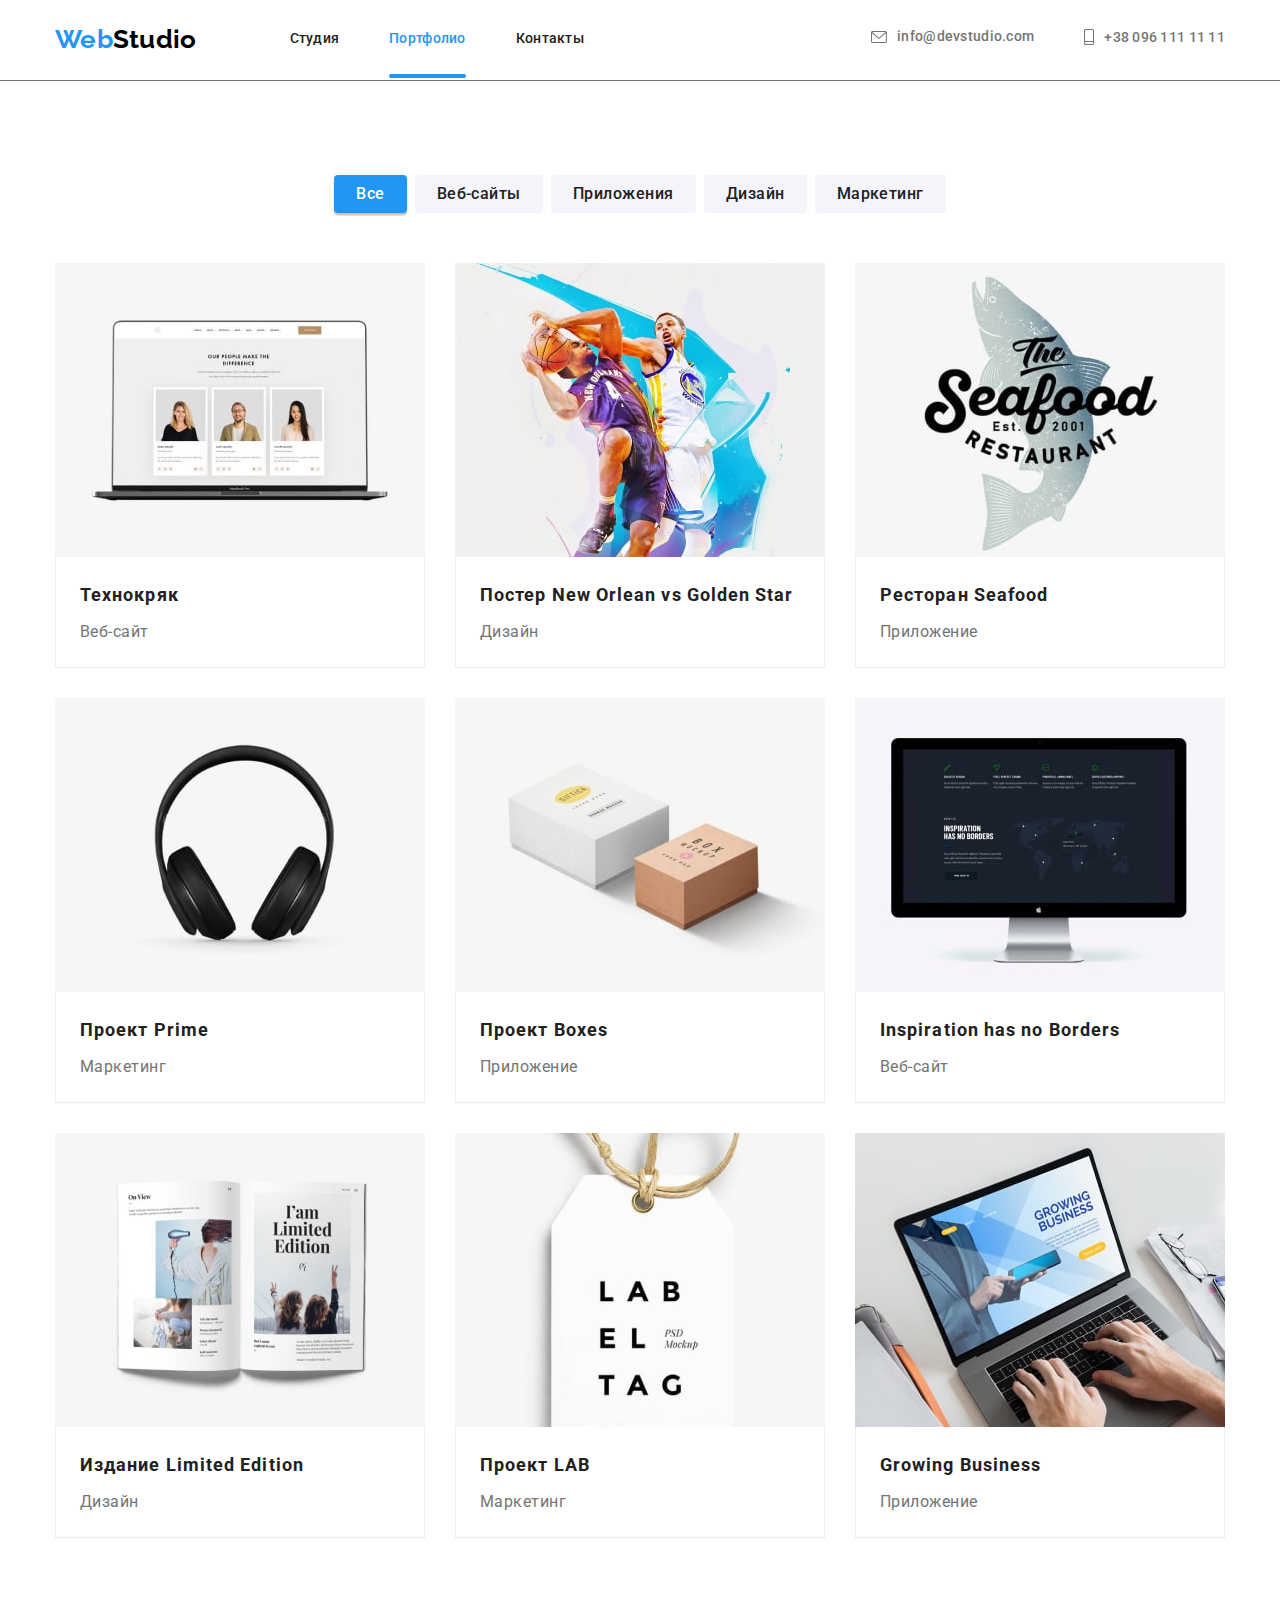
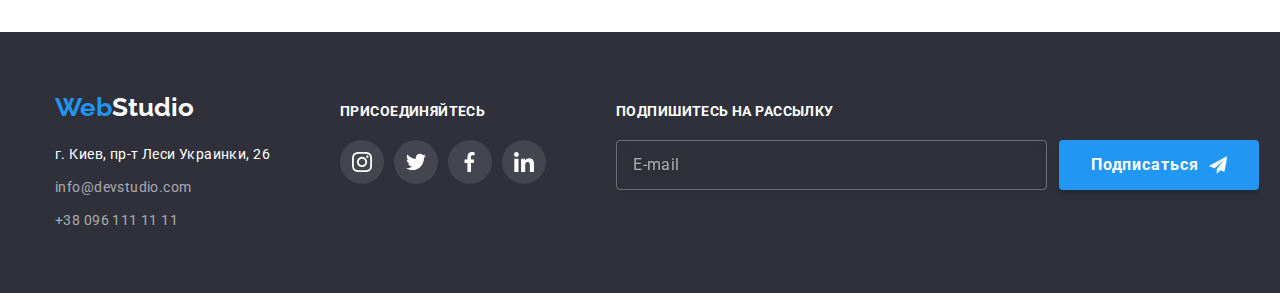
==== portfolio.html @ 1d66c847 "clone 6" ====
<!DOCTYPE html>
<html lang="en">
<head>
    <meta charset="UTF-8">
    <meta http-equiv="X-UA-Compatible" content="IE=edge">
    <meta name="viewport" content="width=device-width, initial-scale=1.0">
    <link rel="stylesheet" href="css/style.css">
    <link
        href="https://fonts.googleapis.com/css2?family=Montserrat:wght@400;700&family=Raleway:wght@700&family=Roboto:wght@400;500;700;900&family=Rubik:wght@400;700&display=swap"
        rel="stylesheet">
    <link rel="stylesheet" href="https://cdnjs.cloudflare.com/ajax/libs/modern-normalize/1.1.0/modern-normalize.min.css">
    <link rel="stylesheet" href="css/style.css">
    <title>Портфоліо</title>
</head>
<body>
    <header>
        <div class="container header-container">
            <a href="./index.html" class="webstudio"><span class="web">Web</span>Studio</a>
            <nav class="navigation">
                <ul class="menu-list">
                    <li class="menu-item"><a href="./index.html" class="menu-link">Студия</a></li>
                    <li class="menu-item"><a href="./portfolio.html" class="menu-link curent">Портфолио</a></li>
                    <li class="menu-item"><a href="./contacts.html" class="menu-link">Контакты</a></li>
                </ul>
            </nav>
            <ul class="menu-contact">
                <li class="menu-item"><a href="mailto:info@devstudio.com" class="contact-item"><svg class="icon-message"
                            width="16px" height="12px">
                            <use href="./images/symbol-defs.svg#icon-message"></use>
                        </svg>info@devstudio.com</a></li>
                <li class="menu-item"><a href="tel:+380961111111" class="contact-item">
                        <svg class="icon-phone" width="10px" height="16px">
                            <use href="./images/symbol-defs.svg#icon-phone"></use>
                        </svg>+38 096 111 11 11</a></li>
            </ul>
    
        </div>
    </header>
    <main>
        <section class="section">
            <div class="container">
                <ul class="portfolio-button">
                    <li class="item"><button type="button" class="button btn-portf curent">Все</button></li>
                    <li class="item"><button type="button" class="button btn-portf">Веб-сайты</button></li>
                    <li class="item"><button type="button" class="button btn-portf">Приложения</button></li>
                    <li class="item"><button type="button" class="button btn-portf">Дизайн</button></li>
                    <li class="item"><button type="button" class="button btn-portf">Маркетинг</button></li>
                </ul>
                <h2 class="visually-hidden">Проекти</h2>
                <ul class="project-list">
                    <li class="item">
                        <a href="" class="project-item-link">
                            <div class="thumb-project">
                                <img src="./images/pc.jpg" alt="Фото: ПС" width="370">
                                <p class="thumb-text">
                                    Ресурс предлагает комплексные предложения с разным уровнем функционала и сервисов. Все это позволит посетителю
                                    получить
                                    исчерпывающие сведения о компании или частном лице.
                                </p>
                            </div>                            
                            <div class="item-text">
                                <h3 class="project-h3">Технокряк</h3>
                                <p class="text project-p">Веб-сайт</p>
                            </div>
                        </a>
                    </li>
                    <li class="item">
                        <a href="" class="project-item-link">
                            <div class="thumb-project">
                                <img src="./images/basketball.jpg" alt="Фото: Баскетбол" width="370">
                                <p class="thumb-text">
                                    Ресурс предлагает комплексные предложения с разным уровнем функционала и сервисов. Все это позволит посетителю
                                    получить
                                    исчерпывающие сведения о компании или частном лице.
                                </p>
                            </div>                            
                            <div class="item-text">
                                <h3 class="project-h3">Постер New Orlean vs Golden Star</h3>
                                <p class="text project-p">Дизайн</p>
                            </div>
                        </a>
                    </li>
                    <li class="item">
                        <a href="" class="project-item-link">
                            <div class="thumb-project">
                                <img src="./images/seafood.jpg" alt="Фото: Логотип рессторана" width="370">
                                <p class="thumb-text">
                                    Ресурс предлагает комплексные предложения с разным уровнем функционала и сервисов. Все это позволит посетителю
                                    получить
                                    исчерпывающие сведения о компании или частном лице.
                                </p>
                            </div>                            
                            <div class="item-text">
                                <h3 class="project-h3">Ресторан Seafood</h3>
                                <p class="text project-p">Приложение</p>
                            </div>
                        </a>
                    </li>
                    <li class="item">
                        <a href="" class="project-item-link">
                            <div class="thumb-project">
                                <img src="./images/headsets.jpg" alt="Фото: Навушники" width="370">
                                <p class="thumb-text">
                                    Ресурс предлагает комплексные предложения с разным уровнем функционала и сервисов. Все это позволит посетителю
                                    получить
                                    исчерпывающие сведения о компании или частном лице.
                                </p>
                            </div>                            
                            <div class="item-text">
                                <h3 class="project-h3">Проект Prime</h3>
                                <p class="text project-p">Маркетинг</p>
                            </div>
                        </a>
                    </li>
                    <li class="item">
                        <a href="" class="project-item-link">
                            <div class="thumb-project">
                                <img src="./images/box.jpg" alt="Фото: Коробочки" width="370">
                                <p class="thumb-text">
                                    Ресурс предлагает комплексные предложения с разным уровнем функционала и сервисов. Все это позволит посетителю
                                    получить
                                    исчерпывающие сведения о компании или частном лице.
                                </p>
                            </div>                            
                            <div class="item-text">
                                <h3 class="project-h3">Проект Boxes</h3>
                                <p class="text project-p">Приложение</p>
                            </div>
                        </a>
                    </li>
                    <li class="item">
                        <a href="" class="project-item-link">
                            <div class="thumb-project">
                                <img src="./images/mac.jpg" alt="Фото: Макбук" width="370">
                                <p class="thumb-text">
                                    Ресурс предлагает комплексные предложения с разным уровнем функционала и сервисов. Все это позволит посетителю
                                    получить
                                    исчерпывающие сведения о компании или частном лице.
                                </p>
                            </div>                            
                            <div class="item-text">
                                <h3 class="project-h3">Inspiration has no Borders</h3>
                                <p class="text project-p">Веб-сайт</p>
                            </div>
                        </a>
                    </li>
                    <li class="item">
                        <a href="" class="project-item-link">
                            <div class="thumb-project">
                                <img src="./images/book.jpg" alt="Фото: Книжка" width="370">
                                <p class="thumb-text">
                                    Ресурс предлагает комплексные предложения с разным уровнем функционала и сервисов. Все это позволит посетителю
                                    получить
                                    исчерпывающие сведения о компании или частном лице.
                                </p>
                            </div>                            
                            <div class="item-text">
                                <h3 class="project-h3">Издание Limited Edition</h3>
                                <p class="text project-p">Дизайн</p>
                            </div>
                        </a>
                    </li>
                    <li class="item">
                        <a href="" class="project-item-link">
                            <div class="thumb-project">
                                <img src="./images/label.jpg" alt="Фото: Лейбл" width="370">
                                <p class="thumb-text">
                                    Ресурс предлагает комплексные предложения с разным уровнем функционала и сервисов. Все это позволит посетителю
                                    получить
                                    исчерпывающие сведения о компании или частном лице.
                                </p>
                            </div>                            
                            <div class="item-text">
                                <h3 class="project-h3">Проект LAB</h3>
                                <p class="text project-p">Маркетинг</p>
                            </div>
                        </a>
                    </li>
                    <li class="item">
                        <a href="" class="project-item-link">
                            <div class="thumb-project">
                                <img src="./images/write_on_pc.jpg" alt="Фото: Створення проекту" width="370" height="294">
                                <p class="thumb-text">
                                    Ресурс предлагает комплексные предложения с разным уровнем функционала и сервисов. Все это позволит посетителю
                                    получить
                                    исчерпывающие сведения о компании или частном лице.
                                </p>
                            </div>                            
                            <div class="item-text">
                                <h3 class="project-h3">Growing Business</h3>
                                <p class="text project-p">Приложение</p>
                            </div>
                        </a>
                    </li>
                </ul>               

            </div>
            
            
        </section>

        
        
    </main>
    <footer class="footer-container">
        <div class="container">
            <div class="contacts">
                <a href="./index.html" class="webstudio webstudio-footer"><span class="web">Web</span>Studio</a>
                <address class="address">
                    <ul class="list">
                        <li class="item">
                            <a href="https://goo.gl/maps/abKfRASXcLubcDst8" target="_blank" rel="noreferrer noopener"
                                class="location">
                                г. Киев, пр-т Леси Украинки, 26</a>
                        </li>
                        <li class="item">
                            <a href="mailto:info@devstudio.com" class="footer-contact-item">info@devstudio.com</a>
                        </li>
                        <li class="item">
                            <a href="tel:+380961111111" class="footer-contact-item">+38 096 111 11 11</a>
                        </li>
                    </ul>
                </address>
            </div>
            <div class="enter-link">
                <p class="text-enter text">присоединяйтесь</p>
                <ul class="social-list">
                    <li class="footer-social-item"><a href="" class="icon-link">
                            <svg class="icon" width="20" height="20">
                                <use href="./images/symbol-defs.svg#icon-instagram"></use>
                            </svg>
                        </a></li>
                    <li class="footer-social-item"><a href="" class="icon-link">
                            <svg class="icon" width="20" height="20">
                                <use href="./images/symbol-defs.svg#icon-twitter"></use>
                            </svg>
                        </a></li>
                    <li class="footer-social-item"><a href="" class="icon-link">
                            <svg class="icon" width="20" height="20">
                                <use href="./images/symbol-defs.svg#icon-facebook"></use>
                            </svg>
                        </a></li>
                    <li class="footer-social-item"><a href="" class="icon-link">
                            <svg class="icon" width="20" height="20">
                                <use href="./images/symbol-defs.svg#icon-linkedin"></use>
                            </svg>
                        </a></li>
                </ul>
            </div>
            <div class="subscribe">
                <p class="text-enter text">Подпишитесь на рассылку</p>
                <div class="form-subscribe">
                    <input type="email" name="user-email-subscribe" class="modal-input" id="user-email-subscribe"
                        placeholder="E-mail">
                    <button type="submit" class="button button-send">Подписаться</button>
                </div>
            </div>
        </div>
    </footer>
</body>
</html>
---- css/style.css ----
/*
  */

/* input{
  outline:none;
}   */

:root {
  --primary-bg-color: #ffffff;
  --title-text-color: #212121;
  --primary-text-color: #757575;
  --primary-btn-bg-color: #2196f3;
  --accent-btn-bg-color: #f5f4fa;
}
/*
  */
.visually-hidden {
  position: absolute;
  width: 1px;
  height: 1px;
  margin: -1px;
  border: 0;
  padding: 0;

  white-space: nowrap;
  clip-path: inset(100%);
  clip: rect(0 0 0 0);
  overflow: hidden;
}
ul {
  list-style: none;
  margin: 0;
  padding: 0;
}

li {
  margin: 0;
  padding: 0;
}

a{
  text-decoration: none;
}

a,
p,
h1,
h2,
h3 {
  margin-top: 0;
  margin-bottom: 0;
  padding: 0;
}

img {
  display: block;
  max-width: 100%;
}

body {
  font-family: 'Roboto', 'sans-serif';
  font-size: 14px;
}

.container {
  width: 1200px;
  padding-left: 15px;
  padding-right: 15px;
  margin-left: auto;
  margin-right: auto;
}

.section {
  /*
  */
  padding-top: 94px;
  padding-bottom: 94px;
}

/*Button*/
/* Общий стиль кнопок */
.button {
  font-family: inherit;
  font-size: 16px;
  text-align: center;
  border-radius: 4px;
  border: none;

  /* Анімація(Зміна заливки, кольору, тіні) */
  transition: background-color 250ms cubic-bezier(0.4, 0, 0.2, 1), box-shadow 250ms cubic-bezier(0.4, 0, 0.2, 1), fill 250ms cubic-bezier(0.4, 0, 0.2, 1),
  color 250ms cubic-bezier(0.4, 0, 0.2, 1);
 
}

.button:hover,
.button:focus {
  cursor: pointer;
}

/*Кнопка на главной странице */
.button-buy, .button-send {
  padding: 10px 32px;
  min-width: 200px;

  align-items: center;
  box-shadow: 0px 4px 4px rgba(0, 0, 0, 0.15);

  font-weight: bold;
  line-height: 1.875;
  letter-spacing: 0.06em;
  color: var(--primary-bg-color);
  background: var(--primary-btn-bg-color);
  
}

.button-buy:focus,
.button-buy:hover {
  cursor: pointer;
  color: var(--title-text-color);
  background-color: var(--primary-bg-color);
}

/*Кнопка на странице Портфолио*/

.button.btn-portf {
  padding: 6px 22px;
  border-radius: 4px;
  border: none;

  font-weight: 500;
  line-height: 1.625;
  letter-spacing: 0.03em;
  color: var(--title-text-color);
  background: var(--accent-btn-bg-color);
}

.portfolio-button .item + .item {
  margin-left: 8px;
}

/**/
.btn-portf.curent {
  color: var(--primary-bg-color);
  background: var(--primary-btn-bg-color);
  box-shadow: 0px 3px 1px rgba(0, 0, 0, 0.1), 0px 1px 2px rgba(0, 0, 0, 0.08),
    0px 2px 2px rgba(0, 0, 0, 0.12);
}



.btn-portf:hover,
.btn-portf:focus{
  color: var(--primary-bg-color);
  background: var(--primary-btn-bg-color);
  box-shadow: 0px 3px 1px rgba(0, 0, 0, 0.1),
  0px 1px 2px rgba(0, 0, 0, 0.08),
  0px 2px 2px rgba(0, 0, 0, 0.12);

}


/*Text*/
.text {
  letter-spacing: 0.03em;
}

/*Page Studio++++++++++++++++++++++++++++++++++++++++++++++++*/

/*Header*/
header {
  border-bottom: solid 1px #757575;
  padding-top: 24px;
  padding-bottom: 25px;
}
.header-container {
  display: flex;

  align-items: center;
  font-weight: 500;
  line-height: 1.14;
  letter-spacing: 0.02em;

  text-decoration: none;
}

.header-container .webstudio {
  display: block;
  margin-right: 93px;  
}

/* Navigation */

.menu-list {
  display: block;
  display: flex;
}

.menu-list .menu-item + .menu-item {
  margin-left: 50px;
}

.menu-contact {
  display: block;
  display: flex;
  margin-left: auto;
}

.menu-contact .menu-item + .menu-item {
  margin-left: 50px;
}

/* Позначення поточної сторінки */
.menu-list .menu-link.curent {
  color: var(--primary-btn-bg-color);
}

.menu-link {
  position: relative;

  padding-top: 32px;
  padding-bottom: 32px;

  color: var(--title-text-color);
  text-decoration: none;
  
  transition: color 250ms cubic-bezier(0.4, 0, 0.2, 1);
}

.menu-link.curent::after{
  position: absolute;
  left: 0;
  bottom: 0;

  content: '';
  display: block;
  width: 100%;
  height: 4px;
  background-color: var(--primary-btn-bg-color);
  border-radius: 2px;
}

.contact-item {
  color: var(--primary-text-color);
  text-decoration: none;
 
  transition: color 250ms cubic-bezier(0.4, 0, 0.2, 1);
}

.webstudio {
  font-family: 'Raleway';
  font-weight: bold;
  font-size: 26px;
  line-height: 1.19;
  text-decoration: none;
  color: #000000;
}

.webstudio span {
  color: #2196f3;
}

.menu-item .contact-item {
  display: inline-flex;
  align-items: center;

}

.icon-message,
.icon-phone {
  fill: var(--primary-text-color);
  margin-right: 10px;

  transition: fill 250ms cubic-bezier(0.4, 0, 0.2, 1);

}

/*Section bussines------------------------------------------------*/

.bussines {
  background: #2f303a;
}

.bussines {
  text-align: center;
  padding-top: 200px;
  padding-bottom: 200px;
}

.bussines-h1 {
  margin-bottom: 30px;

  font-weight: 900;
  font-size: 44px;
  line-height: 1.36;

  letter-spacing: 0.06em;
  text-transform: uppercase;
  color: #ffffff;
}

.bussines-list {
  display: block;
  display: flex;
  margin: 0px;
  padding-bottom: 0;
}

.bussines-list .item {
  width: 270px;
}
.bussines-list .item + .item {
  margin-left: 30px;
}

/*Background*/

.bussines {

  max-width: 1600px;
  height: 600px;
  background-size: cover;
  margin-left: auto;
  margin-right: auto;
  background-image: linear-gradient(to right, rgba(47, 48, 58, 0.4), rgba(47, 48, 58, 0.4)), url('../images/Img.png');
  background-repeat: no-repeat;
  background-position: center;
  outline: 1px solid black;
}

/*Icons bussines*/

.item-div {
  display: flex;
  width: 270px;
  height: 120px;
  background: var(--accent-btn-bg-color);
  border-radius: 4px;
  margin-bottom: 30px;
  display: flex;
  align-items: center;
  justify-content: center;
}

/*advantages-------------------------------------------------------------------------- */

.advantages-h {
  display: block;
  margin-top: 0px;
  margin-bottom: 10px;

  font-weight: bold;
  line-height: 1.14;
  text-transform: uppercase;
  color: var(--title-text-color);
}

.advantages-p {
  line-height: 1.71;
  color: var(--primary-text-color);
}

/*Section work--------------------------------------------------------------*/
.work.section {
  padding-top: 0;
  text-align: center;
}

.section-title {
  display: block;
  margin-bottom: 50px;

  font-weight: bold;
  font-size: 36px;
  line-height: 1.16;
  text-align: center;
  color: var(--title-text-color);
}


.work-list {
  display: flex;
  justify-content: center;
}

.work-list .item{
  position: relative;
}


.thumb-bg {
  position: absolute;
  width: 370px;
  height: 70px;
  background: rgba(47, 48, 58, 0.8);
  bottom: 0;
  

  font-weight: 700;
  font-size: 14px;
  line-height: 1.14;
  text-align: center;
  letter-spacing: 0.03em;
  text-transform: uppercase;
  align-items: center;
  color: var(--primary-bg-color);
  
}

.thumb-bg .thumb-bg-p {
  position: absolute;
  left: 50%;
  top: 50%;
  transform: translate(-50%,-50%);
  white-space:nowrap;  
}


.work-list .item + .item {
  margin-left: 30px;
}

/*Section team-----------------------------*/

.team {
  background: var(--accent-btn-bg-color);
}

.team-list {
  display: flex;
  justify-content: center;  
}

.team-list .item + .item {
  margin-left: 30px;
}

.team-list .item {
  background: #ffffff;
  box-shadow: 0px 1px 3px rgba(0, 0, 0, 0.12), 0px 1px 1px rgba(0, 0, 0, 0.14),
    0px 2px 1px rgba(0, 0, 0, 0.2);
  border-radius: 0px 0px 4px 4px;
}

.item .item-border {
  padding-top: 30px;
  padding-bottom: 30px;
}

.team-h3 {
  margin-bottom: 10px;

  font-weight: 500;
  font-size: 16px;
  line-height: 1.18;
  text-align: center;
  color: var(--title-text-color);
}

.team-p {
  font-size: 16px;
  line-height: 1.18;
  text-align: center;
  color: var(--primary-text-color);
  margin-bottom: 16px;
}

/*social link*/

.social-list {
  display: flex;
  justify-content: center;
}

.social-list .social-item+.social-item,
.social-list .footer-social-item+.footer-social-item {
  margin-left: 10px;
}

.icon-link {
  display: flex;
  width: 44px;
  height: 44px;
  border-radius: 50%;
  align-items: center;
  justify-content: center;
  fill: #AFB1B8;
  background-color: var(--primary-bg-color);   
  transition: fill 250ms cubic-bezier(0.4, 0, 0.2, 1), background-color 250ms cubic-bezier(0.4, 0, 0.2, 1);  
}

/* Section clients------------------------------------------ */

/*Icons clients*/
.clients-list {
  display: block;
  display: flex;

}

.item-link {
  display: flex;
  fill: #afb1b8;
  width: 170px;
  height: 92px;
  border: 1px solid #AFB1B8;
  border-radius: 4px;
  justify-content: center;
  align-items: center;

  transition: fill 250ms cubic-bezier(0.4, 0, 0.2, 1), border 250ms cubic-bezier(0.4, 0, 0.2, 1);
  
}

.clients-list .clients-list-item+.clients-list-item {
  margin-left: 30px;
}


.clients-list-item .item-link:hover,
.clients-list-item .item-link:focus {
  fill: var(--primary-btn-bg-color);
  border: 1px solid var(--primary-btn-bg-color);
}



/* adress */
.address {
  font-style: normal;
}

/* Footer */

.footer-container {
  padding-top: 60px;
  padding-bottom: 60px;
  background: #2f303a;
}

.footer-container .container{
  display: flex;
  align-items: baseline;
}

.enter-link{
  margin-left:70px ;
}

.text-enter.text{
  margin-bottom: 20px;
}

/* subscribe */
/* form-subscribe */
.form-subscribe{
  display: flex;
  align-items: center;
}

.form-subscribe .modal-input{
  color: rgba(255, 255, 255, 0.6);
  margin-right: 12px;
  padding: 15px 16px;
  height: 50px;
  border: 1px solid rgba(255, 255, 255, 0.3);
  box-sizing: border-box;
  filter: drop-shadow(0px 4px 4px rgba(0, 0, 0, 0.15));
  border-radius: 4px;
}

.form-subscribe .modal-input::placeholder{
  font-weight: 400;
  font-size: 16px;
  line-height: 1,25;  
  letter-spacing: 0.03em;  
  color: rgba(255, 255, 255, 0.6);
}

.contacts > .webstudio {
  color: #ffffff;
}

.webstudio.webstudio-footer {
  display: block;
  margin-bottom: 20px;
}

.list .item + .item {
  margin-top: 9px;
}

.location {
  text-decoration: none;
  line-height: 1.71;
  letter-spacing: 0.03em;
  color: #ffffff;

  transition: color 250ms cubic-bezier(0.4, 0, 0.2, 1);
}

.footer-contact-item {
  text-decoration: none;
  line-height: 1.71;
  letter-spacing: 0.03em;
  color: rgba(255, 255, 255, 0.6);

}

/*Icons footer*/

.footer-social-item .icon-link {
  background-color: rgba(255, 255, 255, 0.1);
  fill: #FFFFFF;
   
  
}

/* Subscribe */
.subscribe {
  margin-left: 70px;
}

.button-wrap{
  display: flex;
  align-items: center;
}

.button-wrap-title{
  margin-right: 10px;
}

.button-wrap .button-wrap-svg{
  fill:var(--primary-bg-color);
}
/*  */
.button-send{
  display: inline-flex;
}

.button-send::after{
  margin-left: 10px;
  content: '';
  width: 24px;
  height: 24px;
  background-repeat: no-repeat;
  background-position: center;
  background-size: contain;
  background-image: url(../images/icon-send.png);
  

}

.button-send:hover,
.button-send:focus,
.button-send:hover .button-wrap-title,
.button-send:focus .button-wrap-title,
.button-send:hover .button-wrap-svg,
.button-send:focus .button-wrap-svg {
  cursor: pointer;

}
  /* color: var(--primary-btn-bg-color);
  background-color: var(--primary-bg-color);
  fill: var(--primary-btn-bg-color);
} */


/* Hover and focus++++++++++++++++++++++++++++++++++++++++++++++++++++++++++++++++*/
.menu-link:hover,
.menu-link:focus,
.location:hover,
.location:focus,
.footer-contact-item:hover,
.footer-contact-item:focus {
  
  cursor: pointer;
  color: var(--primary-btn-bg-color);
  
}

.contact-item:hover,
.contact-item:focus,
.contact-item:hover .icon-phone,
.contact-item:focus .icon-phone,
.contact-item:hover .icon-message,
.contact-item:focus .icon-message
{
fill: var(--primary-btn-bg-color);
color: var(--primary-btn-bg-color);
cursor: pointer;
}

.icon-link:hover,
.icon-link:focus {
  background-color: var(--primary-btn-bg-color);
  cursor: pointer;
  fill: #FFFFFF;
}





/* Page portfolio++++++++++++++++++++++++++++++++++++++++++++++++++++++++++++++++*/
.portfolio-button {
  display: block;
  display: flex;
  justify-content: center;
  margin-bottom: 50px;
}

.project-list {
  display: flex;
  flex-wrap: wrap;
  justify-content: center;
}

.project-list .item {  

  margin-right: 30px;
  margin-bottom: 30px;  
}


/* himichu++++++++++++++++++++++++++++++++++++++++++++++++++++++++++++++++*/
.project-item-link{
  transition: box-shadow 250ms cubic-bezier(0.4, 0, 0.2, 1)
}


.thumb-project{
  position: relative;
  overflow: hidden;
}



.thumb-text{
  position: absolute;
  top: 0;
  left:0;

  height: 100%;
  width: 100%;

  padding: 63px 24px;

  
  font-weight: 400;
  font-size: 18px;
  line-height: 1.56;   
  letter-spacing: 0.03em;  
  color: #FFFFFF;
  background-color: rgba(33, 150, 243, 0.9);

  transform: translateY(100%);  
  transition: transform 250ms cubic-bezier(0.4, 0, 0.2, 1);
}

/* himichu++++++++++++++++++++++++++++++++++++++++++++++++++++++++++++++++*/


.project-item-link:hover, .project-item-link:focus,
.project-item-link:hover .thumb-text, .project-item-link:focus .thumb-text

{
  display: inline-block;
  box-shadow: 0px 1px 1px rgba(0, 0, 0, 0.12),
  0px 4px 4px rgba(0, 0, 0, 0.06),
  1px 4px 6px rgba(0, 0, 0, 0.16);
  cursor: pointer;
  transform: translateY(0%);
  
}

.item .item-text {
  padding: 20px 24px;
  box-sizing: border-box;
  border-right: 1px solid #eeeeee;
  border-bottom: 1px solid #eeeeee;
  border-left: 1px solid #eeeeee;
}

.project-list > .item:nth-last-child(3n + 1) {
  margin-right: 0px;
}

.project-list .item:nth-last-child(-n + 3) {
  margin-bottom: 0px;
}

.project-h3 {
  display: block;

  margin-bottom: 4px;
  font-weight: bold;
  font-size: 18px;
  line-height: 2;
  letter-spacing: 0.06em;
  color: var(--title-text-color);
}
.project-p {
  font-size: 16px;
  line-height: 1.875;
  color: var(--primary-text-color);
}


.text-enter{
font-weight: 700;
font-size: 14px;
line-height: 1.14;
text-transform: uppercase;
color: #FFFFFF;
}

.backdrop{
  position: fixed;
  top: 0;
  width: 100%;
  height: 100%;
  background-color: rgba(0, 0, 0, 0.2);
  transition: opacity 250ms cubic-bezier(0.4, 0, 0.2, 1), visibility 250ms cubic-bezier(0.4, 0, 0.2, 1) ;
}

.modal{
  position: absolute;
  top: 50%;
  left: 50%;
  transform: translate(-50%,-50%);
  width: 528px;
  min-width: 528px;
  height: 581px;
  
  background-color: #FFFFFF;
  box-shadow: 0px 1px 3px rgba(0, 0, 0, 0.12),
  0px 1px 1px rgba(0, 0, 0, 0.14),
  0px 2px 1px rgba(0, 0, 0, 0.2);
  border-radius: 4px;
  padding: 40px;
}

.modal-close{
  position: absolute;
  width: 30px;
  height: 30px;
  top: 8px;
  right: 8px;
  
  display: flex;
  border-radius: 50%;
  align-items: center;
  justify-content: center;
  background: #FFFFFF;
  border: 1px solid rgba(0, 0, 0, 0.1);
  transition: fill 250ms cubic-bezier(0.4, 0, 0.2, 1),
}

.modal-close:hover, .modal-close:focus
{
  fill: var(--primary-btn-bg-color);  
}

.modal-title{
  font-weight: 700;
  font-size: 20px;
  line-height: 23px;
  text-align: center;
  letter-spacing: 0.03em;  
  color: #212121;
  margin-bottom: 12px;
}

.input-text{
  display: block;
  font-weight: 400;
  font-size: 12px;
  line-height: 14px;   
  letter-spacing: 0.01em;  
  color: var(--primary-text-color);
}

.modal-form .form-field + .form-field{
  margin-top: 10px;
}

.modal-input, .modal-comment{
  outline: none;  
}

.modal-input:focus, .modal-comment:focus {
  border: 1px solid var(--primary-btn-bg-color)
}

.modal-form .input-text{  
  margin-bottom: 4px;
}

.modal-input{  
  min-width: 100%;
  height: 40px;
  border-radius: 4px;
  border: 1px solid rgba(33, 33, 33, 0.2);
  background-color: transparent;
  padding-left: 42px;
}

.modal-input:focus + .input-icon {
  fill: var(--primary-btn-bg-color);
}

.form-license-link{
  text-decoration: underline;
}

.input-wrap{
  position: relative;
}

.input-icon{
  position: absolute;
  left: 14px;
  top: 50%;
  transform: translateY(-50%);
}

.modal-comment{
  min-width: 100%;
  height: 120px;
  padding: 12px 16px;
  border-radius: 4px;
  border: 1px solid rgba(33, 33, 33, 0.2);
  background-color: transparent;
  resize: none;
}

.form-license{
  display: flex;
  align-items: center;
  margin-left: auto;
  margin-right: auto;
  margin-top: 20px;
}

.form-license-text{
  display: flex;
}

.icon-cheked{
  margin-right: 8px;
  /* width: 16px;
  height: 15px; */
  border: 2px solid #212121;
  border-radius: 3px;
  align-items: center;
  justify-content: center;
  /* background-color: var(--primary-btn-bg-color); */
  fill: transparent;  
}

.modal-license:checked + .form-license-text .icon-cheked {
  background-color: var(--primary-btn-bg-color);
  fill: #ffffff;    
}


.modal-license:focus + .form-license-text .icon-cheked {
  outline: none;
  border-color:var(--primary-btn-bg-color);
  
}

.form-license-link{
  outline: none;
  color: var(--primary-btn-bg-color);
}

.modal .button.button-send{
  display: block;
  margin-left: auto;
  margin-right: auto;
  margin-top: 30px;
}

.is-hidden{
  opacity: 0;
  pointer-events: none;
  visibility: hidden;
}
---- css/style.css ----
/*
  */

/* input{
  outline:none;
}   */

:root {
  --primary-bg-color: #ffffff;
  --title-text-color: #212121;
  --primary-text-color: #757575;
  --primary-btn-bg-color: #2196f3;
  --accent-btn-bg-color: #f5f4fa;
}
/*
  */
.visually-hidden {
  position: absolute;
  width: 1px;
  height: 1px;
  margin: -1px;
  border: 0;
  padding: 0;

  white-space: nowrap;
  clip-path: inset(100%);
  clip: rect(0 0 0 0);
  overflow: hidden;
}
ul {
  list-style: none;
  margin: 0;
  padding: 0;
}

li {
  margin: 0;
  padding: 0;
}

a{
  text-decoration: none;
}

a,
p,
h1,
h2,
h3 {
  margin-top: 0;
  margin-bottom: 0;
  padding: 0;
}

img {
  display: block;
  max-width: 100%;
}

body {
  font-family: 'Roboto', 'sans-serif';
  font-size: 14px;
}

.container {
  width: 1200px;
  padding-left: 15px;
  padding-right: 15px;
  margin-left: auto;
  margin-right: auto;
}

.section {
  /*
  */
  padding-top: 94px;
  padding-bottom: 94px;
}

/*Button*/
/* Общий стиль кнопок */
.button {
  font-family: inherit;
  font-size: 16px;
  text-align: center;
  border-radius: 4px;
  border: none;

  /* Анімація(Зміна заливки, кольору, тіні) */
  transition: background-color 250ms cubic-bezier(0.4, 0, 0.2, 1), box-shadow 250ms cubic-bezier(0.4, 0, 0.2, 1), fill 250ms cubic-bezier(0.4, 0, 0.2, 1),
  color 250ms cubic-bezier(0.4, 0, 0.2, 1);
 
}

.button:hover,
.button:focus {
  cursor: pointer;
}

/*Кнопка на главной странице */
.button-buy, .button-send {
  padding: 10px 32px;
  min-width: 200px;

  align-items: center;
  box-shadow: 0px 4px 4px rgba(0, 0, 0, 0.15);

  font-weight: bold;
  line-height: 1.875;
  letter-spacing: 0.06em;
  color: var(--primary-bg-color);
  background: var(--primary-btn-bg-color);
  
}

.button-buy:focus,
.button-buy:hover {
  cursor: pointer;
  color: var(--title-text-color);
  background-color: var(--primary-bg-color);
}

/*Кнопка на странице Портфолио*/

.button.btn-portf {
  padding: 6px 22px;
  border-radius: 4px;
  border: none;

  font-weight: 500;
  line-height: 1.625;
  letter-spacing: 0.03em;
  color: var(--title-text-color);
  background: var(--accent-btn-bg-color);
}

.portfolio-button .item + .item {
  margin-left: 8px;
}

/**/
.btn-portf.curent {
  color: var(--primary-bg-color);
  background: var(--primary-btn-bg-color);
  box-shadow: 0px 3px 1px rgba(0, 0, 0, 0.1), 0px 1px 2px rgba(0, 0, 0, 0.08),
    0px 2px 2px rgba(0, 0, 0, 0.12);
}



.btn-portf:hover,
.btn-portf:focus{
  color: var(--primary-bg-color);
  background: var(--primary-btn-bg-color);
  box-shadow: 0px 3px 1px rgba(0, 0, 0, 0.1),
  0px 1px 2px rgba(0, 0, 0, 0.08),
  0px 2px 2px rgba(0, 0, 0, 0.12);

}


/*Text*/
.text {
  letter-spacing: 0.03em;
}

/*Page Studio++++++++++++++++++++++++++++++++++++++++++++++++*/

/*Header*/
header {
  border-bottom: solid 1px #757575;
  padding-top: 24px;
  padding-bottom: 25px;
}
.header-container {
  display: flex;

  align-items: center;
  font-weight: 500;
  line-height: 1.14;
  letter-spacing: 0.02em;

  text-decoration: none;
}

.header-container .webstudio {
  display: block;
  margin-right: 93px;  
}

/* Navigation */

.menu-list {
  display: block;
  display: flex;
}

.menu-list .menu-item + .menu-item {
  margin-left: 50px;
}

.menu-contact {
  display: block;
  display: flex;
  margin-left: auto;
}

.menu-contact .menu-item + .menu-item {
  margin-left: 50px;
}

/* Позначення поточної сторінки */
.menu-list .menu-link.curent {
  color: var(--primary-btn-bg-color);
}

.menu-link {
  position: relative;

  padding-top: 32px;
  padding-bottom: 32px;

  color: var(--title-text-color);
  text-decoration: none;
  
  transition: color 250ms cubic-bezier(0.4, 0, 0.2, 1);
}

.menu-link.curent::after{
  position: absolute;
  left: 0;
  bottom: 0;

  content: '';
  display: block;
  width: 100%;
  height: 4px;
  background-color: var(--primary-btn-bg-color);
  border-radius: 2px;
}

.contact-item {
  color: var(--primary-text-color);
  text-decoration: none;
 
  transition: color 250ms cubic-bezier(0.4, 0, 0.2, 1);
}

.webstudio {
  font-family: 'Raleway';
  font-weight: bold;
  font-size: 26px;
  line-height: 1.19;
  text-decoration: none;
  color: #000000;
}

.webstudio span {
  color: #2196f3;
}

.menu-item .contact-item {
  display: inline-flex;
  align-items: center;

}

.icon-message,
.icon-phone {
  fill: var(--primary-text-color);
  margin-right: 10px;

  transition: fill 250ms cubic-bezier(0.4, 0, 0.2, 1);

}

/*Section bussines------------------------------------------------*/

.bussines {
  background: #2f303a;
}

.bussines {
  text-align: center;
  padding-top: 200px;
  padding-bottom: 200px;
}

.bussines-h1 {
  margin-bottom: 30px;

  font-weight: 900;
  font-size: 44px;
  line-height: 1.36;

  letter-spacing: 0.06em;
  text-transform: uppercase;
  color: #ffffff;
}

.bussines-list {
  display: block;
  display: flex;
  margin: 0px;
  padding-bottom: 0;
}

.bussines-list .item {
  width: 270px;
}
.bussines-list .item + .item {
  margin-left: 30px;
}

/*Background*/

.bussines {

  max-width: 1600px;
  height: 600px;
  background-size: cover;
  margin-left: auto;
  margin-right: auto;
  background-image: linear-gradient(to right, rgba(47, 48, 58, 0.4), rgba(47, 48, 58, 0.4)), url('../images/Img.png');
  background-repeat: no-repeat;
  background-position: center;
  outline: 1px solid black;
}

/*Icons bussines*/

.item-div {
  display: flex;
  width: 270px;
  height: 120px;
  background: var(--accent-btn-bg-color);
  border-radius: 4px;
  margin-bottom: 30px;
  display: flex;
  align-items: center;
  justify-content: center;
}

/*advantages-------------------------------------------------------------------------- */

.advantages-h {
  display: block;
  margin-top: 0px;
  margin-bottom: 10px;

  font-weight: bold;
  line-height: 1.14;
  text-transform: uppercase;
  color: var(--title-text-color);
}

.advantages-p {
  line-height: 1.71;
  color: var(--primary-text-color);
}

/*Section work--------------------------------------------------------------*/
.work.section {
  padding-top: 0;
  text-align: center;
}

.section-title {
  display: block;
  margin-bottom: 50px;

  font-weight: bold;
  font-size: 36px;
  line-height: 1.16;
  text-align: center;
  color: var(--title-text-color);
}


.work-list {
  display: flex;
  justify-content: center;
}

.work-list .item{
  position: relative;
}


.thumb-bg {
  position: absolute;
  width: 370px;
  height: 70px;
  background: rgba(47, 48, 58, 0.8);
  bottom: 0;
  

  font-weight: 700;
  font-size: 14px;
  line-height: 1.14;
  text-align: center;
  letter-spacing: 0.03em;
  text-transform: uppercase;
  align-items: center;
  color: var(--primary-bg-color);
  
}

.thumb-bg .thumb-bg-p {
  position: absolute;
  left: 50%;
  top: 50%;
  transform: translate(-50%,-50%);
  white-space:nowrap;  
}


.work-list .item + .item {
  margin-left: 30px;
}

/*Section team-----------------------------*/

.team {
  background: var(--accent-btn-bg-color);
}

.team-list {
  display: flex;
  justify-content: center;  
}

.team-list .item + .item {
  margin-left: 30px;
}

.team-list .item {
  background: #ffffff;
  box-shadow: 0px 1px 3px rgba(0, 0, 0, 0.12), 0px 1px 1px rgba(0, 0, 0, 0.14),
    0px 2px 1px rgba(0, 0, 0, 0.2);
  border-radius: 0px 0px 4px 4px;
}

.item .item-border {
  padding-top: 30px;
  padding-bottom: 30px;
}

.team-h3 {
  margin-bottom: 10px;

  font-weight: 500;
  font-size: 16px;
  line-height: 1.18;
  text-align: center;
  color: var(--title-text-color);
}

.team-p {
  font-size: 16px;
  line-height: 1.18;
  text-align: center;
  color: var(--primary-text-color);
  margin-bottom: 16px;
}

/*social link*/

.social-list {
  display: flex;
  justify-content: center;
}

.social-list .social-item+.social-item,
.social-list .footer-social-item+.footer-social-item {
  margin-left: 10px;
}

.icon-link {
  display: flex;
  width: 44px;
  height: 44px;
  border-radius: 50%;
  align-items: center;
  justify-content: center;
  fill: #AFB1B8;
  background-color: var(--primary-bg-color);   
  transition: fill 250ms cubic-bezier(0.4, 0, 0.2, 1), background-color 250ms cubic-bezier(0.4, 0, 0.2, 1);  
}

/* Section clients------------------------------------------ */

/*Icons clients*/
.clients-list {
  display: block;
  display: flex;

}

.item-link {
  display: flex;
  fill: #afb1b8;
  width: 170px;
  height: 92px;
  border: 1px solid #AFB1B8;
  border-radius: 4px;
  justify-content: center;
  align-items: center;

  transition: fill 250ms cubic-bezier(0.4, 0, 0.2, 1), border 250ms cubic-bezier(0.4, 0, 0.2, 1);
  
}

.clients-list .clients-list-item+.clients-list-item {
  margin-left: 30px;
}


.clients-list-item .item-link:hover,
.clients-list-item .item-link:focus {
  fill: var(--primary-btn-bg-color);
  border: 1px solid var(--primary-btn-bg-color);
}



/* adress */
.address {
  font-style: normal;
}

/* Footer */

.footer-container {
  padding-top: 60px;
  padding-bottom: 60px;
  background: #2f303a;
}

.footer-container .container{
  display: flex;
  align-items: baseline;
}

.enter-link{
  margin-left:70px ;
}

.text-enter.text{
  margin-bottom: 20px;
}

/* subscribe */
/* form-subscribe */
.form-subscribe{
  display: flex;
  align-items: center;
}

.form-subscribe .modal-input{
  color: rgba(255, 255, 255, 0.6);
  margin-right: 12px;
  padding: 15px 16px;
  height: 50px;
  border: 1px solid rgba(255, 255, 255, 0.3);
  box-sizing: border-box;
  filter: drop-shadow(0px 4px 4px rgba(0, 0, 0, 0.15));
  border-radius: 4px;
}

.form-subscribe .modal-input::placeholder{
  font-weight: 400;
  font-size: 16px;
  line-height: 1,25;  
  letter-spacing: 0.03em;  
  color: rgba(255, 255, 255, 0.6);
}

.contacts > .webstudio {
  color: #ffffff;
}

.webstudio.webstudio-footer {
  display: block;
  margin-bottom: 20px;
}

.list .item + .item {
  margin-top: 9px;
}

.location {
  text-decoration: none;
  line-height: 1.71;
  letter-spacing: 0.03em;
  color: #ffffff;

  transition: color 250ms cubic-bezier(0.4, 0, 0.2, 1);
}

.footer-contact-item {
  text-decoration: none;
  line-height: 1.71;
  letter-spacing: 0.03em;
  color: rgba(255, 255, 255, 0.6);

}

/*Icons footer*/

.footer-social-item .icon-link {
  background-color: rgba(255, 255, 255, 0.1);
  fill: #FFFFFF;
   
  
}

/* Subscribe */
.subscribe {
  margin-left: 70px;
}

.button-wrap{
  display: flex;
  align-items: center;
}

.button-wrap-title{
  margin-right: 10px;
}

.button-wrap .button-wrap-svg{
  fill:var(--primary-bg-color);
}
/*  */
.button-send{
  display: inline-flex;
}

.button-send::after{
  margin-left: 10px;
  content: '';
  width: 24px;
  height: 24px;
  background-repeat: no-repeat;
  background-position: center;
  background-size: contain;
  background-image: url(../images/icon-send.png);
  

}

.button-send:hover,
.button-send:focus,
.button-send:hover .button-wrap-title,
.button-send:focus .button-wrap-title,
.button-send:hover .button-wrap-svg,
.button-send:focus .button-wrap-svg {
  cursor: pointer;

}
  /* color: var(--primary-btn-bg-color);
  background-color: var(--primary-bg-color);
  fill: var(--primary-btn-bg-color);
} */


/* Hover and focus++++++++++++++++++++++++++++++++++++++++++++++++++++++++++++++++*/
.menu-link:hover,
.menu-link:focus,
.location:hover,
.location:focus,
.footer-contact-item:hover,
.footer-contact-item:focus {
  
  cursor: pointer;
  color: var(--primary-btn-bg-color);
  
}

.contact-item:hover,
.contact-item:focus,
.contact-item:hover .icon-phone,
.contact-item:focus .icon-phone,
.contact-item:hover .icon-message,
.contact-item:focus .icon-message
{
fill: var(--primary-btn-bg-color);
color: var(--primary-btn-bg-color);
cursor: pointer;
}

.icon-link:hover,
.icon-link:focus {
  background-color: var(--primary-btn-bg-color);
  cursor: pointer;
  fill: #FFFFFF;
}





/* Page portfolio++++++++++++++++++++++++++++++++++++++++++++++++++++++++++++++++*/
.portfolio-button {
  display: block;
  display: flex;
  justify-content: center;
  margin-bottom: 50px;
}

.project-list {
  display: flex;
  flex-wrap: wrap;
  justify-content: center;
}

.project-list .item {  

  margin-right: 30px;
  margin-bottom: 30px;  
}


/* himichu++++++++++++++++++++++++++++++++++++++++++++++++++++++++++++++++*/
.project-item-link{
  transition: box-shadow 250ms cubic-bezier(0.4, 0, 0.2, 1)
}


.thumb-project{
  position: relative;
  overflow: hidden;
}



.thumb-text{
  position: absolute;
  top: 0;
  left:0;

  height: 100%;
  width: 100%;

  padding: 63px 24px;

  
  font-weight: 400;
  font-size: 18px;
  line-height: 1.56;   
  letter-spacing: 0.03em;  
  color: #FFFFFF;
  background-color: rgba(33, 150, 243, 0.9);

  transform: translateY(100%);  
  transition: transform 250ms cubic-bezier(0.4, 0, 0.2, 1);
}

/* himichu++++++++++++++++++++++++++++++++++++++++++++++++++++++++++++++++*/


.project-item-link:hover, .project-item-link:focus,
.project-item-link:hover .thumb-text, .project-item-link:focus .thumb-text

{
  display: inline-block;
  box-shadow: 0px 1px 1px rgba(0, 0, 0, 0.12),
  0px 4px 4px rgba(0, 0, 0, 0.06),
  1px 4px 6px rgba(0, 0, 0, 0.16);
  cursor: pointer;
  transform: translateY(0%);
  
}

.item .item-text {
  padding: 20px 24px;
  box-sizing: border-box;
  border-right: 1px solid #eeeeee;
  border-bottom: 1px solid #eeeeee;
  border-left: 1px solid #eeeeee;
}

.project-list > .item:nth-last-child(3n + 1) {
  margin-right: 0px;
}

.project-list .item:nth-last-child(-n + 3) {
  margin-bottom: 0px;
}

.project-h3 {
  display: block;

  margin-bottom: 4px;
  font-weight: bold;
  font-size: 18px;
  line-height: 2;
  letter-spacing: 0.06em;
  color: var(--title-text-color);
}
.project-p {
  font-size: 16px;
  line-height: 1.875;
  color: var(--primary-text-color);
}


.text-enter{
font-weight: 700;
font-size: 14px;
line-height: 1.14;
text-transform: uppercase;
color: #FFFFFF;
}

.backdrop{
  position: fixed;
  top: 0;
  width: 100%;
  height: 100%;
  background-color: rgba(0, 0, 0, 0.2);
  transition: opacity 250ms cubic-bezier(0.4, 0, 0.2, 1), visibility 250ms cubic-bezier(0.4, 0, 0.2, 1) ;
}

.modal{
  position: absolute;
  top: 50%;
  left: 50%;
  transform: translate(-50%,-50%);
  width: 528px;
  min-width: 528px;
  height: 581px;
  
  background-color: #FFFFFF;
  box-shadow: 0px 1px 3px rgba(0, 0, 0, 0.12),
  0px 1px 1px rgba(0, 0, 0, 0.14),
  0px 2px 1px rgba(0, 0, 0, 0.2);
  border-radius: 4px;
  padding: 40px;
}

.modal-close{
  position: absolute;
  width: 30px;
  height: 30px;
  top: 8px;
  right: 8px;
  
  display: flex;
  border-radius: 50%;
  align-items: center;
  justify-content: center;
  background: #FFFFFF;
  border: 1px solid rgba(0, 0, 0, 0.1);
  transition: fill 250ms cubic-bezier(0.4, 0, 0.2, 1),
}

.modal-close:hover, .modal-close:focus
{
  fill: var(--primary-btn-bg-color);  
}

.modal-title{
  font-weight: 700;
  font-size: 20px;
  line-height: 23px;
  text-align: center;
  letter-spacing: 0.03em;  
  color: #212121;
  margin-bottom: 12px;
}

.input-text{
  display: block;
  font-weight: 400;
  font-size: 12px;
  line-height: 14px;   
  letter-spacing: 0.01em;  
  color: var(--primary-text-color);
}

.modal-form .form-field + .form-field{
  margin-top: 10px;
}

.modal-input, .modal-comment{
  outline: none;  
}

.modal-input:focus, .modal-comment:focus {
  border: 1px solid var(--primary-btn-bg-color)
}

.modal-form .input-text{  
  margin-bottom: 4px;
}

.modal-input{  
  min-width: 100%;
  height: 40px;
  border-radius: 4px;
  border: 1px solid rgba(33, 33, 33, 0.2);
  background-color: transparent;
  padding-left: 42px;
}

.modal-input:focus + .input-icon {
  fill: var(--primary-btn-bg-color);
}

.form-license-link{
  text-decoration: underline;
}

.input-wrap{
  position: relative;
}

.input-icon{
  position: absolute;
  left: 14px;
  top: 50%;
  transform: translateY(-50%);
}

.modal-comment{
  min-width: 100%;
  height: 120px;
  padding: 12px 16px;
  border-radius: 4px;
  border: 1px solid rgba(33, 33, 33, 0.2);
  background-color: transparent;
  resize: none;
}

.form-license{
  display: flex;
  align-items: center;
  margin-left: auto;
  margin-right: auto;
  margin-top: 20px;
}

.form-license-text{
  display: flex;
}

.icon-cheked{
  margin-right: 8px;
  /* width: 16px;
  height: 15px; */
  border: 2px solid #212121;
  border-radius: 3px;
  align-items: center;
  justify-content: center;
  /* background-color: var(--primary-btn-bg-color); */
  fill: transparent;  
}

.modal-license:checked + .form-license-text .icon-cheked {
  background-color: var(--primary-btn-bg-color);
  fill: #ffffff;    
}


.modal-license:focus + .form-license-text .icon-cheked {
  outline: none;
  border-color:var(--primary-btn-bg-color);
  
}

.form-license-link{
  outline: none;
  color: var(--primary-btn-bg-color);
}

.modal .button.button-send{
  display: block;
  margin-left: auto;
  margin-right: auto;
  margin-top: 30px;
}

.is-hidden{
  opacity: 0;
  pointer-events: none;
  visibility: hidden;
}
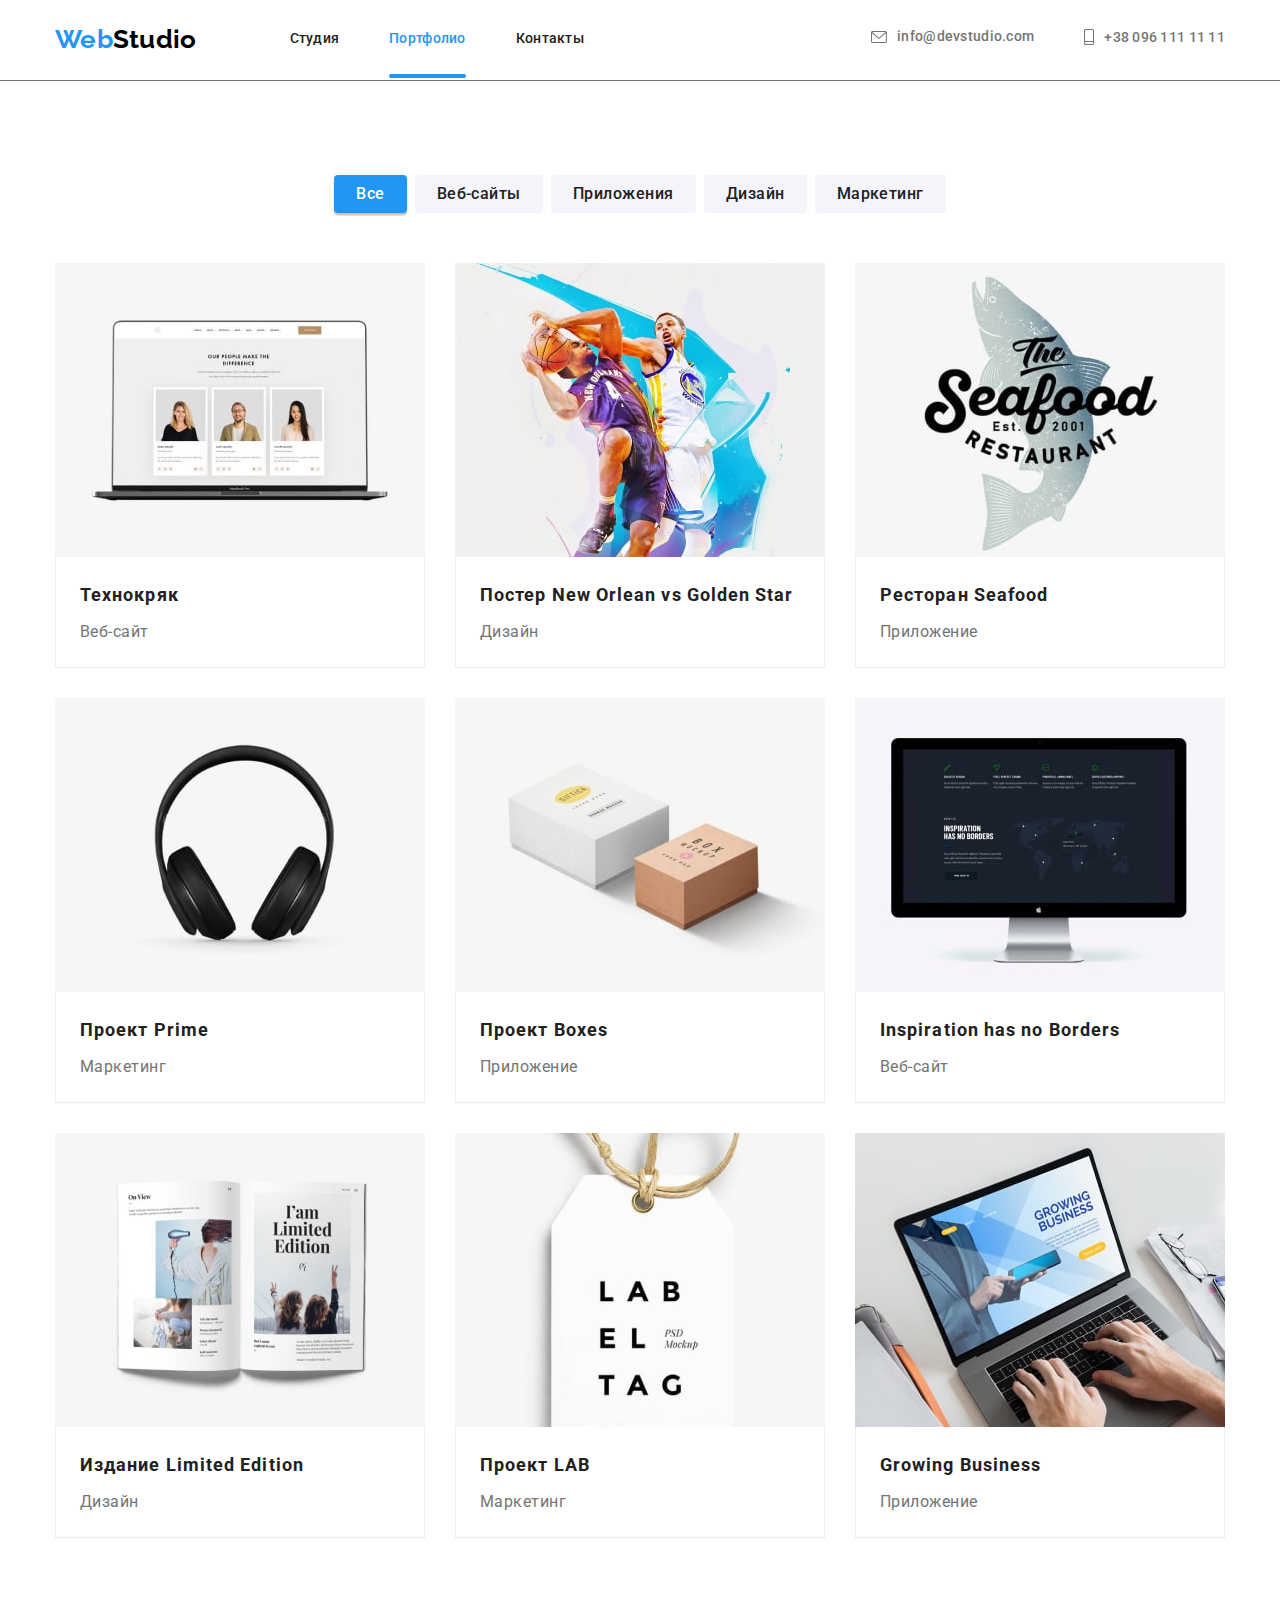
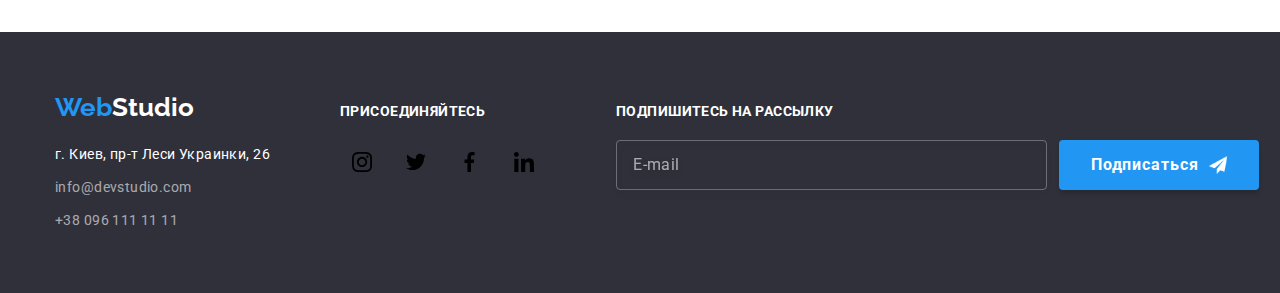
==== commit 5aeadbac: "22.00" ====
--- a/portfolio.html
+++ b/portfolio.html
@@ -8,27 +8,35 @@
     <link
         href="https://fonts.googleapis.com/css2?family=Montserrat:wght@400;700&family=Raleway:wght@700&family=Roboto:wght@400;500;700;900&family=Rubik:wght@400;700&display=swap"
         rel="stylesheet">
-    <link rel="stylesheet" href="https://cdnjs.cloudflare.com/ajax/libs/modern-normalize/1.1.0/modern-normalize.min.css">
-    <link rel="stylesheet" href="css/style.css">
+    <link rel="stylesheet" href="https://cdnjs.cloudflare.com/ajax/libs/modern-normalize/1.1.0/modern-normalize.min.css">    
+    <link rel="stylesheet" href="./css/main.css">
     <title>Портфоліо</title>
 </head>
 <body>
     <header>
-        <div class="container header-container">
-            <a href="./index.html" class="webstudio"><span class="web">Web</span>Studio</a>
+        <div class="page-header container ">
+            <a href="./index.html" class="header__logo-link logo-link logo-link--color-dark">
+                <span class="logo-link--color-blue">Web</span>Studio
+            </a>
             <nav class="navigation">
-                <ul class="menu-list">
-                    <li class="menu-item"><a href="./index.html" class="menu-link">Студия</a></li>
-                    <li class="menu-item"><a href="./portfolio.html" class="menu-link curent">Портфолио</a></li>
-                    <li class="menu-item"><a href="./contacts.html" class="menu-link">Контакты</a></li>
+                <ul class="navigation-list">
+                    <li class="navigation-list__item">
+                        <a href="./index.html" class="navigation-list__link">Студия</a>
+                    </li>
+                    <li class="navigation-list__item">
+                        <a href="./portfolio.html" class="navigation-list__link navigation-list__link--curent">Портфолио</a>
+                    </li>
+                    <li class="navigation-list__item">
+                        <a href="./contacts.html" class="navigation-list__link">Контакты</a>
+                    </li>
                 </ul>
             </nav>
             <ul class="menu-contact">
-                <li class="menu-item"><a href="mailto:info@devstudio.com" class="contact-item"><svg class="icon-message"
-                            width="16px" height="12px">
+                <li class="menu-contact__item"><a href="mailto:info@devstudio.com" class="menu-contact__link">
+                        <svg class="icon-message" width="16px" height="12px">
                             <use href="./images/symbol-defs.svg#icon-message"></use>
                         </svg>info@devstudio.com</a></li>
-                <li class="menu-item"><a href="tel:+380961111111" class="contact-item">
+                <li class="menu-contact__item"><a href="tel:+380961111111" class="menu-contact__link">
                         <svg class="icon-phone" width="10px" height="16px">
                             <use href="./images/symbol-defs.svg#icon-phone"></use>
                         </svg>+38 096 111 11 11</a></li>
@@ -205,7 +213,8 @@
     <footer class="footer-container">
         <div class="container">
             <div class="contacts">
-                <a href="./index.html" class="webstudio webstudio-footer"><span class="web">Web</span>Studio</a>
+                <a href="./index.html" class="footer__logo-link logo-link logo-link--color-white"><span
+                        class="logo-link--color-blue">Web</span>Studio</a>
                 <address class="address">
                     <ul class="list">
                         <li class="item">
--- a/css/main.css
+++ b/css/main.css
@@ -0,0 +1,866 @@
+@charset "UTF-8";
+/*Button*/
+/* Общий стиль кнопок */
+.button {
+  font-family: inherit;
+  font-size: 16px;
+  text-align: center;
+  border-radius: 4px;
+  border: none;
+  /* Анімація(Зміна заливки, кольору, тіні) */
+  transition: background-color 250ms cubic-bezier(0.4, 0, 0.2, 1), box-shadow 250ms cubic-bezier(0.4, 0, 0.2, 1), fill 250ms cubic-bezier(0.4, 0, 0.2, 1), color 250ms cubic-bezier(0.4, 0, 0.2, 1);
+}
+
+.button:hover,
+.button:focus {
+  cursor: pointer;
+}
+
+/*Кнопка на главной странице */
+.button-buy,
+.button-send {
+  padding: 10px 32px;
+  min-width: 200px;
+  align-items: center;
+  box-shadow: 0px 4px 4px rgba(0, 0, 0, 0.15);
+  font-weight: bold;
+  line-height: 1.875;
+  letter-spacing: 0.06em;
+  color: var(--primary-bg-color);
+  background: var(--primary-btn-bg-color);
+}
+
+.button-buy:focus,
+.button-buy:hover {
+  cursor: pointer;
+  color: var(--title-text-color);
+  background-color: var(--primary-bg-color);
+}
+
+/*Кнопка на странице Портфолио*/
+.button.btn-portf {
+  padding: 6px 22px;
+  border-radius: 4px;
+  border: none;
+  font-weight: 500;
+  line-height: 1.625;
+  letter-spacing: 0.03em;
+  color: var(--title-text-color);
+  background: var(--accent-btn-bg-color);
+}
+
+.portfolio-button .item + .item {
+  margin-left: 8px;
+}
+
+/**/
+.btn-portf.curent {
+  color: var(--primary-bg-color);
+  background: var(--primary-btn-bg-color);
+  box-shadow: 0px 3px 1px rgba(0, 0, 0, 0.1), 0px 1px 2px rgba(0, 0, 0, 0.08), 0px 2px 2px rgba(0, 0, 0, 0.12);
+}
+
+.btn-portf:hover,
+.btn-portf:focus {
+  color: var(--primary-bg-color);
+  background: var(--primary-btn-bg-color);
+  box-shadow: 0px 3px 1px rgba(0, 0, 0, 0.1), 0px 1px 2px rgba(0, 0, 0, 0.08), 0px 2px 2px rgba(0, 0, 0, 0.12);
+}
+
+.button-wrap {
+  display: flex;
+  align-items: center;
+}
+
+.button-wrap-title {
+  margin-right: 10px;
+}
+
+.button-wrap .button-wrap-svg {
+  fill: var(--primary-bg-color);
+}
+
+/*  */
+.button-send {
+  display: inline-flex;
+}
+
+.button-send::after {
+  margin-left: 10px;
+  content: "";
+  width: 24px;
+  height: 24px;
+  background-repeat: no-repeat;
+  background-position: center;
+  background-size: contain;
+  background-image: url(../images/icon-send.png);
+}
+
+.button-send:hover,
+.button-send:focus,
+.button-send:hover .button-wrap-title,
+.button-send:focus .button-wrap-title,
+.button-send:hover .button-wrap-svg,
+.button-send:focus .button-wrap-svg {
+  cursor: pointer;
+}
+
+.visually-hidden {
+  position: absolute;
+  width: 1px;
+  height: 1px;
+  margin: -1px;
+  border: 0;
+  padding: 0;
+  white-space: nowrap;
+  -webkit-clip-path: inset(100%);
+          clip-path: inset(100%);
+  clip: rect(0 0 0 0);
+  overflow: hidden;
+}
+
+.is-hidden {
+  opacity: 0;
+  pointer-events: none;
+  visibility: hidden;
+}
+
+ul {
+  list-style: none;
+  margin: 0;
+  padding: 0;
+}
+
+li {
+  margin: 0;
+  padding: 0;
+}
+
+a {
+  text-decoration: none;
+}
+
+a,
+p,
+h1,
+h2,
+h3 {
+  margin-top: 0;
+  margin-bottom: 0;
+  padding: 0;
+}
+
+img {
+  display: block;
+  max-width: 100%;
+}
+
+:root {
+  --primary-bg-color: #ffffff;
+  --title-text-color: #212121;
+  --primary-text-color: #757575;
+  --primary-btn-bg-color: #2196f3;
+  --accent-btn-bg-color: #f5f4fa;
+}
+
+.container {
+  width: 1200px;
+  padding-left: 15px;
+  padding-right: 15px;
+  margin-left: auto;
+  margin-right: auto;
+}
+
+.section {
+  padding-top: 94px;
+  padding-bottom: 94px;
+}
+
+body {
+  font-family: "Roboto", "sans-serif";
+  font-size: 14px;
+}
+
+.section-title {
+  display: block;
+  margin-bottom: 50px;
+  font-weight: bold;
+  font-size: 36px;
+  line-height: 1.16;
+  text-align: center;
+  color: var(--title-text-color);
+}
+
+/*Text*/
+.text {
+  letter-spacing: 0.03em;
+}
+
+.header__logo-link {
+  display: block;
+  margin-right: 93px;
+}
+
+.footer__logo-link {
+  display: block;
+  margin-bottom: 20px;
+}
+
+.logo-link {
+  font-family: "Raleway";
+  font-weight: bold;
+  font-size: 26px;
+  line-height: 1.19;
+  text-decoration: none;
+}
+.logo-link--color-dark {
+  color: #000000;
+}
+.logo-link--color-blue {
+  color: #2196f3;
+}
+.logo-link--color-white {
+  color: #ffffff;
+}
+
+.icon-message,
+.icon-phone {
+  fill: var(--primary-text-color);
+  margin-right: 10px;
+  transition: fill 250ms cubic-bezier(0.4, 0, 0.2, 1);
+}
+
+.icon-link {
+  display: flex;
+  width: 44px;
+  height: 44px;
+  border-radius: 50%;
+  align-items: center;
+  justify-content: center;
+  transition: fill 250ms cubic-bezier(0.4, 0, 0.2, 1), background-color 250ms cubic-bezier(0.4, 0, 0.2, 1);
+}
+.icon-link--fill-grey {
+  fill: #AFB1B8;
+  background-color: var(--primary-bg-color);
+}
+.icon-link--fill-grey:hover, .icon-link--fill-grey:focus {
+  background-color: var(--primary-btn-bg-color);
+  cursor: pointer;
+  fill: #FFFFFF;
+}
+.icon-link--bg-blue {
+  background-color: rgba(255, 255, 255, 0.1);
+  fill: #FFFFFF;
+}
+.icon-link--bg-blue:hover, .icon-link--bg-blue:focus {
+  background-color: var(--primary-btn-bg-color);
+  cursor: pointer;
+  fill: #FFFFFF;
+}
+
+/* Navigation */
+.navigation-list {
+  display: block;
+  display: flex;
+}
+.navigation-list__item + .navigation-list__item {
+  margin-left: 50px;
+}
+.navigation-list__link {
+  position: relative;
+  padding-top: 32px;
+  padding-bottom: 32px;
+  color: var(--title-text-color);
+  text-decoration: none;
+  transition: color 250ms cubic-bezier(0.4, 0, 0.2, 1);
+}
+.navigation-list__link:hover, .navigation-list__link:focus {
+  cursor: pointer;
+  color: var(--primary-btn-bg-color);
+}
+.navigation-list__link--curent {
+  color: var(--primary-btn-bg-color);
+}
+.navigation-list__link--curent::after {
+  position: absolute;
+  left: 0;
+  bottom: 0;
+  content: "";
+  display: block;
+  width: 100%;
+  height: 4px;
+  background-color: var(--primary-btn-bg-color);
+  border-radius: 2px;
+}
+
+.menu-contact {
+  display: block;
+  display: flex;
+  margin-left: auto;
+}
+.menu-contact__item + .menu-contact__item {
+  margin-left: 50px;
+}
+.menu-contact__link {
+  display: inline-flex;
+  align-items: center;
+  color: var(--primary-text-color);
+  text-decoration: none;
+  transition: color 250ms cubic-bezier(0.4, 0, 0.2, 1);
+}
+.menu-contact__link:hover, .menu-contact__link:focus, .menu-contact__link:hover .icon-phone, .menu-contact__link:focus .icon-phone, .menu-contact__link:hover .icon-message, .menu-contact__link:focus .icon-message {
+  fill: var(--primary-btn-bg-color);
+  color: var(--primary-btn-bg-color);
+  cursor: pointer;
+}
+
+header {
+  border-bottom: solid 1px #757575;
+  padding-top: 24px;
+  padding-bottom: 25px;
+}
+
+.page-header {
+  display: flex;
+  align-items: center;
+  font-weight: 500;
+  line-height: 1.14;
+  letter-spacing: 0.02em;
+  text-decoration: none;
+}
+
+.bussines {
+  background: #2f303a;
+  text-align: center;
+  padding-top: 200px;
+  padding-bottom: 200px;
+  max-width: 1600px;
+  height: 600px;
+  background-size: cover;
+  margin-left: auto;
+  margin-right: auto;
+  background-image: linear-gradient(to right, rgba(47, 48, 58, 0.4), rgba(47, 48, 58, 0.4)), url("../images/Img.png");
+  background-repeat: no-repeat;
+  background-position: center;
+  outline: 1px solid black;
+}
+.bussines__title {
+  margin-bottom: 30px;
+  font-weight: 900;
+  font-size: 44px;
+  line-height: 1.36;
+  letter-spacing: 0.06em;
+  text-transform: uppercase;
+  color: #ffffff;
+}
+
+/*advantages-------------------------------------------------------------------------- */
+.advantages-list {
+  display: block;
+  display: flex;
+  margin: 0px;
+  padding-bottom: 0;
+}
+.advantages-list__item + .advantages-list__item {
+  margin-left: 30px;
+}
+.advantages-list__title {
+  display: block;
+  margin-top: 0px;
+  margin-bottom: 10px;
+  font-weight: bold;
+  line-height: 1.14;
+  text-transform: uppercase;
+  color: var(--title-text-color);
+}
+.advantages-list__text {
+  line-height: 1.71;
+  color: var(--primary-text-color);
+}
+
+/*Icons bussines*/
+.advantages-div {
+  display: flex;
+  width: 270px;
+  height: 120px;
+  background: var(--accent-btn-bg-color);
+  border-radius: 4px;
+  margin-bottom: 30px;
+  display: flex;
+  align-items: center;
+  justify-content: center;
+}
+
+/* Section clients------------------------------------------ */
+/*Icons clients*/
+.clients-list {
+  display: block;
+  display: flex;
+}
+
+.item-link {
+  display: flex;
+  fill: #afb1b8;
+  width: 170px;
+  height: 92px;
+  border: 1px solid #AFB1B8;
+  border-radius: 4px;
+  justify-content: center;
+  align-items: center;
+  transition: fill 250ms cubic-bezier(0.4, 0, 0.2, 1), border 250ms cubic-bezier(0.4, 0, 0.2, 1);
+}
+
+.clients-list .clients-list-item + .clients-list-item {
+  margin-left: 30px;
+}
+
+.clients-list-item .item-link:hover,
+.clients-list-item .item-link:focus {
+  fill: var(--primary-btn-bg-color);
+  border: 1px solid var(--primary-btn-bg-color);
+}
+
+/*Section work--------------------------------------------------------------*/
+.work {
+  padding-top: 0;
+  text-align: center;
+}
+
+.work-list {
+  display: flex;
+  justify-content: center;
+}
+.work-list__item {
+  position: relative;
+}
+.work-list__item + .work-list__item {
+  margin-left: 30px;
+}
+
+.thumb-bg {
+  position: absolute;
+  width: 370px;
+  height: 70px;
+  background: rgba(47, 48, 58, 0.8);
+  bottom: 0;
+  font-weight: 700;
+  font-size: 14px;
+  line-height: 1.14;
+  text-align: center;
+  letter-spacing: 0.03em;
+  text-transform: uppercase;
+  align-items: center;
+  color: var(--primary-bg-color);
+}
+.thumb-bg__text {
+  position: absolute;
+  left: 50%;
+  top: 50%;
+  transform: translate(-50%, -50%);
+  white-space: nowrap;
+}
+
+/*Section team-----------------------------*/
+.team {
+  background: var(--accent-btn-bg-color);
+}
+
+.team-list {
+  display: flex;
+  justify-content: center;
+}
+
+.team-list .item + .item {
+  margin-left: 30px;
+}
+
+.team-list .item {
+  background: #ffffff;
+  box-shadow: 0px 1px 3px rgba(0, 0, 0, 0.12), 0px 1px 1px rgba(0, 0, 0, 0.14), 0px 2px 1px rgba(0, 0, 0, 0.2);
+  border-radius: 0px 0px 4px 4px;
+}
+
+.item .item-border {
+  padding-top: 30px;
+  padding-bottom: 30px;
+}
+
+.team-h3 {
+  margin-bottom: 10px;
+  font-weight: 500;
+  font-size: 16px;
+  line-height: 1.18;
+  text-align: center;
+  color: var(--title-text-color);
+}
+
+.team-p {
+  font-size: 16px;
+  line-height: 1.18;
+  text-align: center;
+  color: var(--primary-text-color);
+  margin-bottom: 16px;
+}
+
+/*social link*/
+.social-list {
+  display: flex;
+  justify-content: center;
+}
+
+.social-list .social-item + .social-item,
+.social-list .footer-social-item + .footer-social-item {
+  margin-left: 10px;
+}
+
+.modal {
+  position: absolute;
+  top: 50%;
+  left: 50%;
+  transform: translate(-50%, -50%);
+  width: 528px;
+  min-width: 528px;
+  height: 581px;
+  background-color: #FFFFFF;
+  box-shadow: 0px 1px 3px rgba(0, 0, 0, 0.12), 0px 1px 1px rgba(0, 0, 0, 0.14), 0px 2px 1px rgba(0, 0, 0, 0.2);
+  border-radius: 4px;
+  padding: 40px;
+}
+
+.modal-close {
+  position: absolute;
+  width: 30px;
+  height: 30px;
+  top: 8px;
+  right: 8px;
+  display: flex;
+  border-radius: 50%;
+  align-items: center;
+  justify-content: center;
+  background: #FFFFFF;
+  border: 1px solid rgba(0, 0, 0, 0.1);
+  transition: fill 250ms cubic-bezier(0.4, 0, 0.2, 1);
+}
+.modal-close:hover, .modal-close:focus {
+  fill: var(--primary-btn-bg-color);
+}
+
+.modal-title {
+  font-weight: 700;
+  font-size: 20px;
+  line-height: 23px;
+  text-align: center;
+  letter-spacing: 0.03em;
+  color: #212121;
+  margin-bottom: 12px;
+}
+
+.input-text {
+  display: block;
+  font-weight: 400;
+  font-size: 12px;
+  line-height: 14px;
+  letter-spacing: 0.01em;
+  color: var(--primary-text-color);
+}
+
+.modal-form .form-field + .form-field {
+  margin-top: 10px;
+}
+
+.modal-form .input-text {
+  margin-bottom: 4px;
+}
+
+.modal-input {
+  min-width: 100%;
+  height: 40px;
+  border-radius: 4px;
+  border: 1px solid rgba(33, 33, 33, 0.2);
+  background-color: transparent;
+  padding-left: 42px;
+  outline: none;
+}
+.modal-input:focus {
+  border: 1px solid var(--primary-btn-bg-color);
+}
+
+.modal-input:focus + .input-icon {
+  fill: var(--primary-btn-bg-color);
+}
+
+.form-license-link {
+  text-decoration: underline;
+}
+
+.input-wrap {
+  position: relative;
+}
+
+.input-icon {
+  position: absolute;
+  left: 14px;
+  top: 50%;
+  transform: translateY(-50%);
+}
+.modal-input:focus + .input-icon {
+  fill: var(--primary-btn-bg-color);
+}
+
+.modal-comment {
+  min-width: 100%;
+  height: 120px;
+  padding: 12px 16px;
+  border-radius: 4px;
+  border: 1px solid rgba(33, 33, 33, 0.2);
+  background-color: transparent;
+  resize: none;
+  outline: none;
+}
+.modal-comment:focus {
+  border: 1px solid var(--primary-btn-bg-color);
+}
+
+.form-license {
+  display: flex;
+  align-items: center;
+  margin-left: auto;
+  margin-right: auto;
+  margin-top: 20px;
+}
+
+.form-license-text {
+  display: flex;
+}
+
+.icon-cheked {
+  margin-right: 8px;
+  border: 2px solid #212121;
+  border-radius: 3px;
+  align-items: center;
+  justify-content: center;
+  fill: transparent;
+}
+
+.modal-license:checked + .form-license-text .icon-cheked {
+  background-color: var(--primary-btn-bg-color);
+  fill: #ffffff;
+}
+
+.modal-license:focus + .form-license-text .icon-cheked {
+  outline: none;
+  border-color: var(--primary-btn-bg-color);
+}
+
+.form-license-link {
+  outline: none;
+  color: var(--primary-btn-bg-color);
+}
+
+.modal .button.button-send {
+  display: block;
+  margin-left: auto;
+  margin-right: auto;
+  margin-top: 30px;
+}
+
+.portfolio-button {
+  display: block;
+  display: flex;
+  justify-content: center;
+  margin-bottom: 50px;
+}
+
+.project-list {
+  display: flex;
+  flex-wrap: wrap;
+  justify-content: center;
+}
+
+.project-list .item {
+  margin-right: 30px;
+  margin-bottom: 30px;
+}
+
+.project-item-link {
+  transition: box-shadow 250ms cubic-bezier(0.4, 0, 0.2, 1);
+}
+
+.thumb-project {
+  position: relative;
+  overflow: hidden;
+}
+
+.thumb-text {
+  position: absolute;
+  top: 0;
+  left: 0;
+  height: 100%;
+  width: 100%;
+  padding: 63px 24px;
+  font-weight: 400;
+  font-size: 18px;
+  line-height: 1.56;
+  letter-spacing: 0.03em;
+  color: #FFFFFF;
+  background-color: rgba(33, 150, 243, 0.9);
+  transform: translateY(100%);
+  transition: transform 250ms cubic-bezier(0.4, 0, 0.2, 1);
+}
+
+/* himichu++++++++++++++++++++++++++++++++++++++++++++++++++++++++++++++++*/
+.project-item-link:hover,
+.project-item-link:focus,
+.project-item-link:hover .thumb-text,
+.project-item-link:focus .thumb-text {
+  display: inline-block;
+  box-shadow: 0px 1px 1px rgba(0, 0, 0, 0.12), 0px 4px 4px rgba(0, 0, 0, 0.06), 1px 4px 6px rgba(0, 0, 0, 0.16);
+  cursor: pointer;
+  transform: translateY(0%);
+}
+
+.item .item-text {
+  padding: 20px 24px;
+  box-sizing: border-box;
+  border-right: 1px solid #eeeeee;
+  border-bottom: 1px solid #eeeeee;
+  border-left: 1px solid #eeeeee;
+}
+
+.project-list > .item:nth-last-child(3n+1) {
+  margin-right: 0px;
+}
+
+.project-list .item:nth-last-child(-n+3) {
+  margin-bottom: 0px;
+}
+
+.project-h3 {
+  display: block;
+  margin-bottom: 4px;
+  font-weight: bold;
+  font-size: 18px;
+  line-height: 2;
+  letter-spacing: 0.06em;
+  color: var(--title-text-color);
+}
+
+.project-p {
+  font-size: 16px;
+  line-height: 1.875;
+  color: var(--primary-text-color);
+}
+
+.text-enter {
+  font-weight: 700;
+  font-size: 14px;
+  line-height: 1.14;
+  text-transform: uppercase;
+  color: #FFFFFF;
+}
+
+.backdrop {
+  position: fixed;
+  top: 0;
+  width: 100%;
+  height: 100%;
+  background-color: rgba(0, 0, 0, 0.2);
+  transition: opacity 250ms cubic-bezier(0.4, 0, 0.2, 1), visibility 250ms cubic-bezier(0.4, 0, 0.2, 1);
+}
+
+.address {
+  font-style: normal;
+}
+
+.footer-container {
+  padding-top: 60px;
+  padding-bottom: 60px;
+  background: #2f303a;
+}
+
+.footer-container .container {
+  display: flex;
+  align-items: baseline;
+}
+
+.enter-link {
+  margin-left: 70px;
+}
+
+.text-enter.text {
+  margin-bottom: 20px;
+}
+
+/* subscribe */
+/* form-subscribe */
+.form-subscribe {
+  display: flex;
+  align-items: center;
+}
+
+.form-subscribe .modal-input {
+  color: rgba(255, 255, 255, 0.6);
+  margin-right: 12px;
+  padding: 15px 16px;
+  height: 50px;
+  border: 1px solid rgba(255, 255, 255, 0.3);
+  box-sizing: border-box;
+  filter: drop-shadow(0px 4px 4px rgba(0, 0, 0, 0.15));
+  border-radius: 4px;
+}
+
+.form-subscribe .modal-input::-moz-placeholder {
+  font-weight: 400;
+  font-size: 16px;
+  line-height: 1, 25;
+  letter-spacing: 0.03em;
+  color: rgba(255, 255, 255, 0.6);
+}
+
+.form-subscribe .modal-input:-ms-input-placeholder {
+  font-weight: 400;
+  font-size: 16px;
+  line-height: 1, 25;
+  letter-spacing: 0.03em;
+  color: rgba(255, 255, 255, 0.6);
+}
+
+.form-subscribe .modal-input::placeholder {
+  font-weight: 400;
+  font-size: 16px;
+  line-height: 1, 25;
+  letter-spacing: 0.03em;
+  color: rgba(255, 255, 255, 0.6);
+}
+
+.list .item + .item {
+  margin-top: 9px;
+}
+
+.location {
+  text-decoration: none;
+  line-height: 1.71;
+  letter-spacing: 0.03em;
+  color: #ffffff;
+  transition: color 250ms cubic-bezier(0.4, 0, 0.2, 1);
+}
+.location:hover, .location:focus {
+  cursor: pointer;
+  color: var(--primary-btn-bg-color);
+}
+
+.footer-contact-item {
+  text-decoration: none;
+  line-height: 1.71;
+  letter-spacing: 0.03em;
+  color: rgba(255, 255, 255, 0.6);
+}
+.footer-contact-item:hover, .footer-contact-item:focus {
+  cursor: pointer;
+  color: var(--primary-btn-bg-color);
+}
+
+/* Subscribe */
+.subscribe {
+  margin-left: 70px;
+}/*# sourceMappingURL=main.css.map */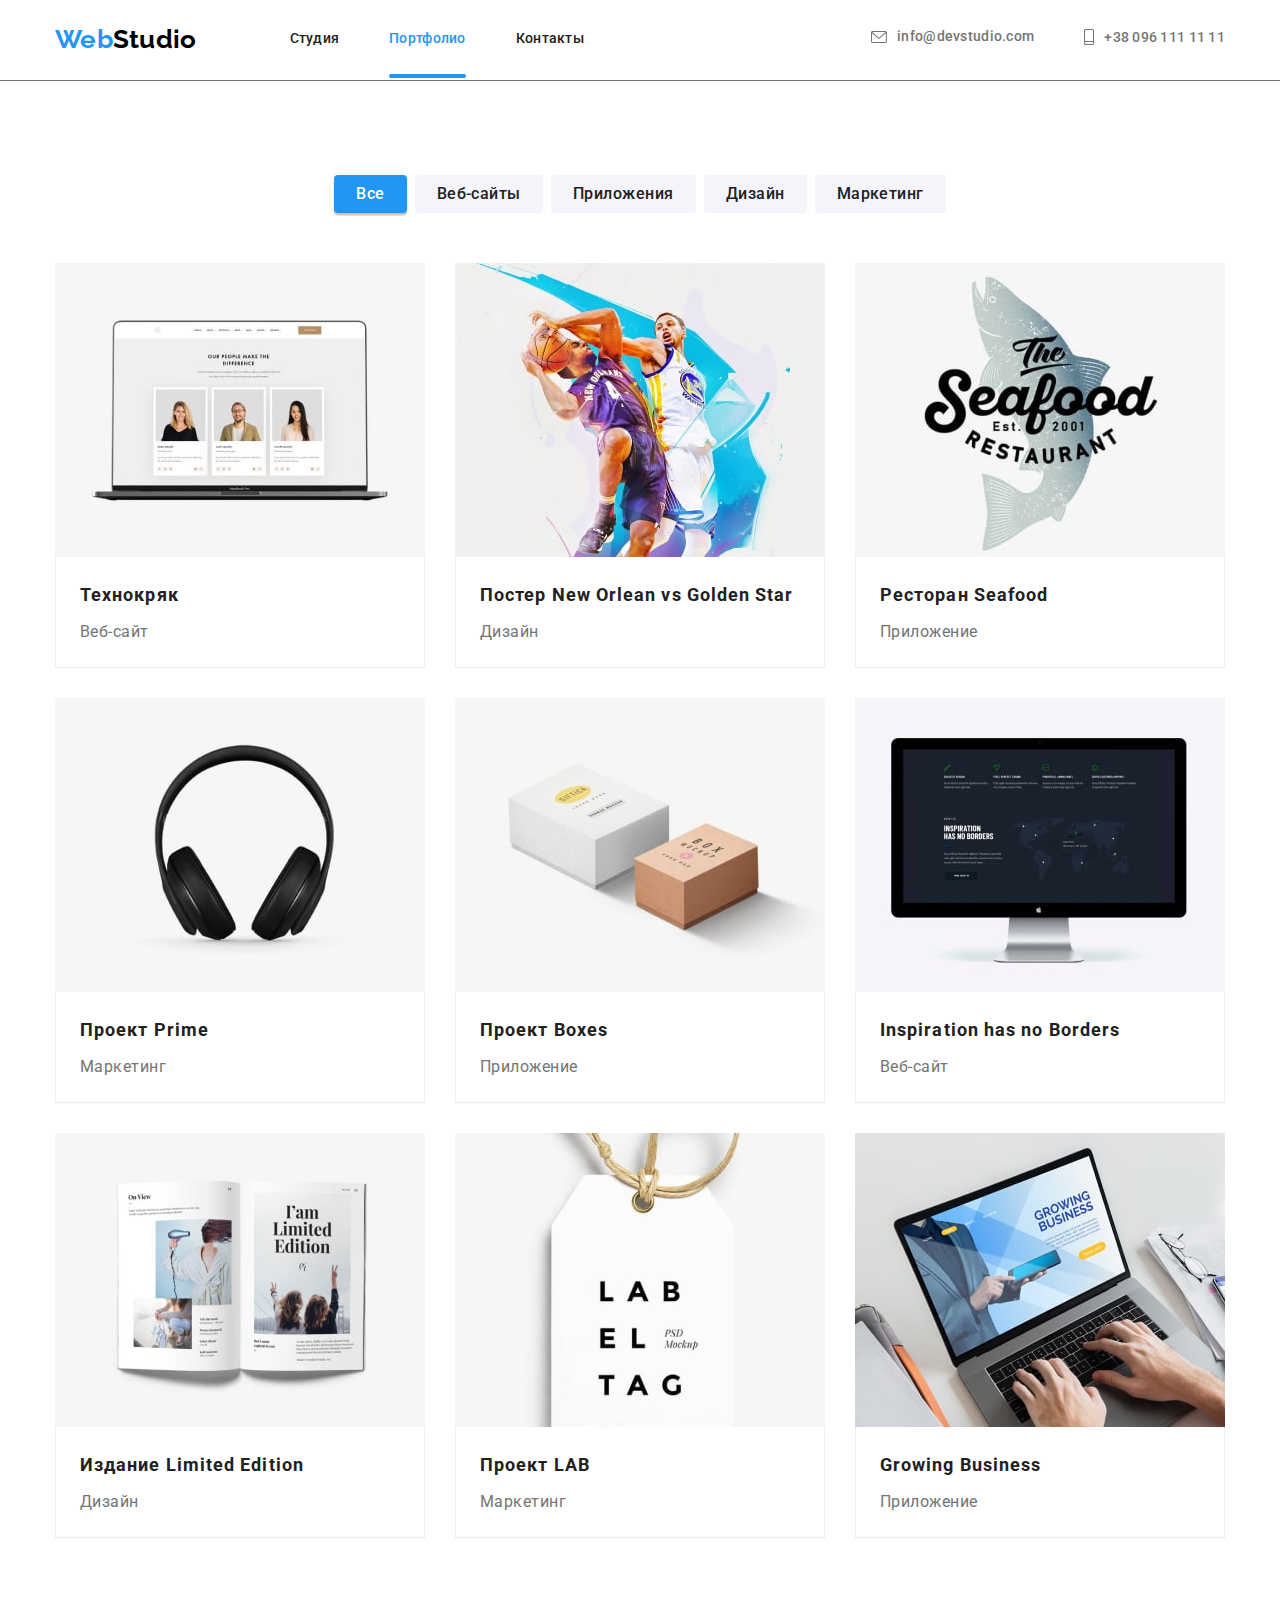
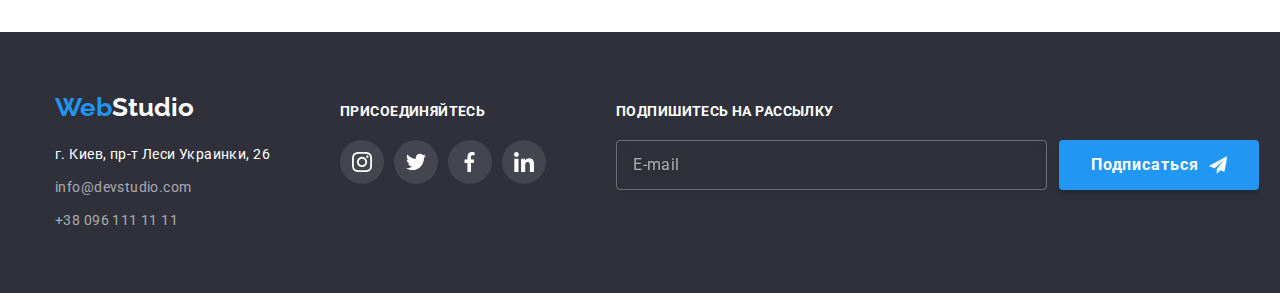
==== commit 571474c3: "22.20" ====
--- a/portfolio.html
+++ b/portfolio.html
@@ -234,22 +234,22 @@
             <div class="enter-link">
                 <p class="text-enter text">присоединяйтесь</p>
                 <ul class="social-list">
-                    <li class="footer-social-item"><a href="" class="icon-link">
+                    <li class="footer-social-item"><a href="" class="icon-link icon-link--bg-blue">
                             <svg class="icon" width="20" height="20">
                                 <use href="./images/symbol-defs.svg#icon-instagram"></use>
                             </svg>
                         </a></li>
-                    <li class="footer-social-item"><a href="" class="icon-link">
+                    <li class="footer-social-item"><a href="" class="icon-link icon-link--bg-blue">
                             <svg class="icon" width="20" height="20">
                                 <use href="./images/symbol-defs.svg#icon-twitter"></use>
                             </svg>
                         </a></li>
-                    <li class="footer-social-item"><a href="" class="icon-link">
+                    <li class="footer-social-item"><a href="" class="icon-link icon-link--bg-blue">
                             <svg class="icon" width="20" height="20">
                                 <use href="./images/symbol-defs.svg#icon-facebook"></use>
                             </svg>
                         </a></li>
-                    <li class="footer-social-item"><a href="" class="icon-link">
+                    <li class="footer-social-item"><a href="" class="icon-link icon-link--bg-blue">
                             <svg class="icon" width="20" height="20">
                                 <use href="./images/symbol-defs.svg#icon-linkedin"></use>
                             </svg>
--- a/css/main.css
+++ b/css/main.css
@@ -10,15 +10,12 @@
   /* Анімація(Зміна заливки, кольору, тіні) */
   transition: background-color 250ms cubic-bezier(0.4, 0, 0.2, 1), box-shadow 250ms cubic-bezier(0.4, 0, 0.2, 1), fill 250ms cubic-bezier(0.4, 0, 0.2, 1), color 250ms cubic-bezier(0.4, 0, 0.2, 1);
 }
-
-.button:hover,
-.button:focus {
+.button:hover, .button:focus {
   cursor: pointer;
 }
 
 /*Кнопка на главной странице */
-.button-buy,
-.button-send {
+.button-buy {
   padding: 10px 32px;
   min-width: 200px;
   align-items: center;
@@ -29,16 +26,26 @@
   color: var(--primary-bg-color);
   background: var(--primary-btn-bg-color);
 }
-
-.button-buy:focus,
-.button-buy:hover {
+.button-buy:focus, .button-buy:hover {
   cursor: pointer;
   color: var(--title-text-color);
   background-color: var(--primary-bg-color);
 }
 
+.button-send {
+  padding: 10px 32px;
+  min-width: 200px;
+  align-items: center;
+  box-shadow: 0px 4px 4px rgba(0, 0, 0, 0.15);
+  font-weight: bold;
+  line-height: 1.875;
+  letter-spacing: 0.06em;
+  color: var(--primary-bg-color);
+  background: var(--primary-btn-bg-color);
+}
+
 /*Кнопка на странице Портфолио*/
-.button.btn-portf {
+.btn-portf {
   padding: 6px 22px;
   border-radius: 4px;
   border: none;
@@ -48,6 +55,11 @@
   color: var(--title-text-color);
   background: var(--accent-btn-bg-color);
 }
+.btn-portf:hover, .btn-portf:focus {
+  color: var(--primary-bg-color);
+  background: var(--primary-btn-bg-color);
+  box-shadow: 0px 3px 1px rgba(0, 0, 0, 0.1), 0px 1px 2px rgba(0, 0, 0, 0.08), 0px 2px 2px rgba(0, 0, 0, 0.12);
+}
 
 .portfolio-button .item + .item {
   margin-left: 8px;
@@ -60,31 +72,9 @@
   box-shadow: 0px 3px 1px rgba(0, 0, 0, 0.1), 0px 1px 2px rgba(0, 0, 0, 0.08), 0px 2px 2px rgba(0, 0, 0, 0.12);
 }
 
-.btn-portf:hover,
-.btn-portf:focus {
-  color: var(--primary-bg-color);
-  background: var(--primary-btn-bg-color);
-  box-shadow: 0px 3px 1px rgba(0, 0, 0, 0.1), 0px 1px 2px rgba(0, 0, 0, 0.08), 0px 2px 2px rgba(0, 0, 0, 0.12);
-}
-
-.button-wrap {
-  display: flex;
-  align-items: center;
-}
-
-.button-wrap-title {
-  margin-right: 10px;
-}
-
-.button-wrap .button-wrap-svg {
-  fill: var(--primary-bg-color);
-}
-
-/*  */
 .button-send {
   display: inline-flex;
 }
-
 .button-send::after {
   margin-left: 10px;
   content: "";
@@ -94,15 +84,6 @@
   background-position: center;
   background-size: contain;
   background-image: url(../images/icon-send.png);
-}
-
-.button-send:hover,
-.button-send:focus,
-.button-send:hover .button-wrap-title,
-.button-send:focus .button-wrap-title,
-.button-send:hover .button-wrap-svg,
-.button-send:focus .button-wrap-svg {
-  cursor: pointer;
 }
 
 .visually-hidden {
@@ -641,12 +622,10 @@
   justify-content: center;
   fill: transparent;
 }
-
 .modal-license:checked + .form-license-text .icon-cheked {
   background-color: var(--primary-btn-bg-color);
   fill: #ffffff;
 }
-
 .modal-license:focus + .form-license-text .icon-cheked {
   outline: none;
   border-color: var(--primary-btn-bg-color);
@@ -684,6 +663,12 @@
 
 .project-item-link {
   transition: box-shadow 250ms cubic-bezier(0.4, 0, 0.2, 1);
+}
+.project-item-link:hover, .project-item-link:focus, .project-item-link:hover .thumb-text, .project-item-link:focus .thumb-text {
+  display: inline-block;
+  box-shadow: 0px 1px 1px rgba(0, 0, 0, 0.12), 0px 4px 4px rgba(0, 0, 0, 0.06), 1px 4px 6px rgba(0, 0, 0, 0.16);
+  cursor: pointer;
+  transform: translateY(0%);
 }
 
 .thumb-project {
@@ -709,16 +694,6 @@
 }
 
 /* himichu++++++++++++++++++++++++++++++++++++++++++++++++++++++++++++++++*/
-.project-item-link:hover,
-.project-item-link:focus,
-.project-item-link:hover .thumb-text,
-.project-item-link:focus .thumb-text {
-  display: inline-block;
-  box-shadow: 0px 1px 1px rgba(0, 0, 0, 0.12), 0px 4px 4px rgba(0, 0, 0, 0.06), 1px 4px 6px rgba(0, 0, 0, 0.16);
-  cursor: pointer;
-  transform: translateY(0%);
-}
-
 .item .item-text {
   padding: 20px 24px;
   box-sizing: border-box;
